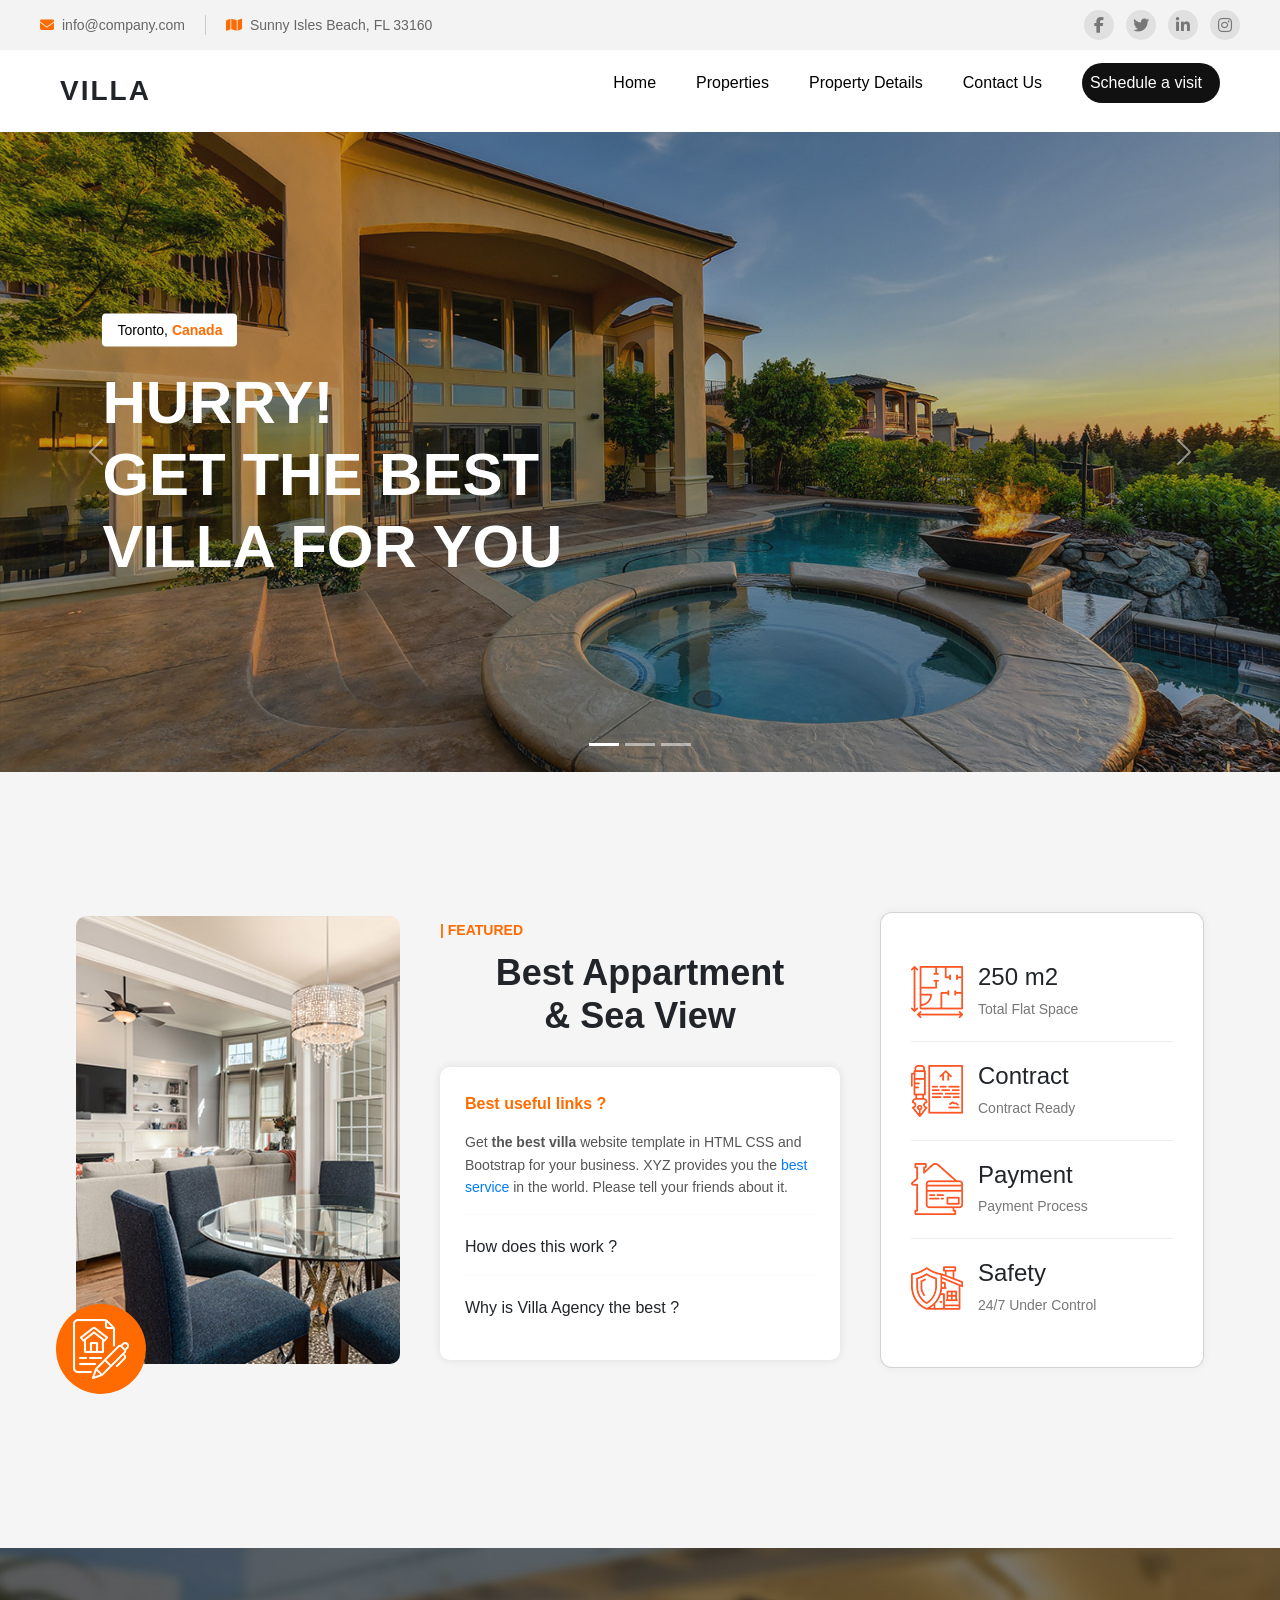
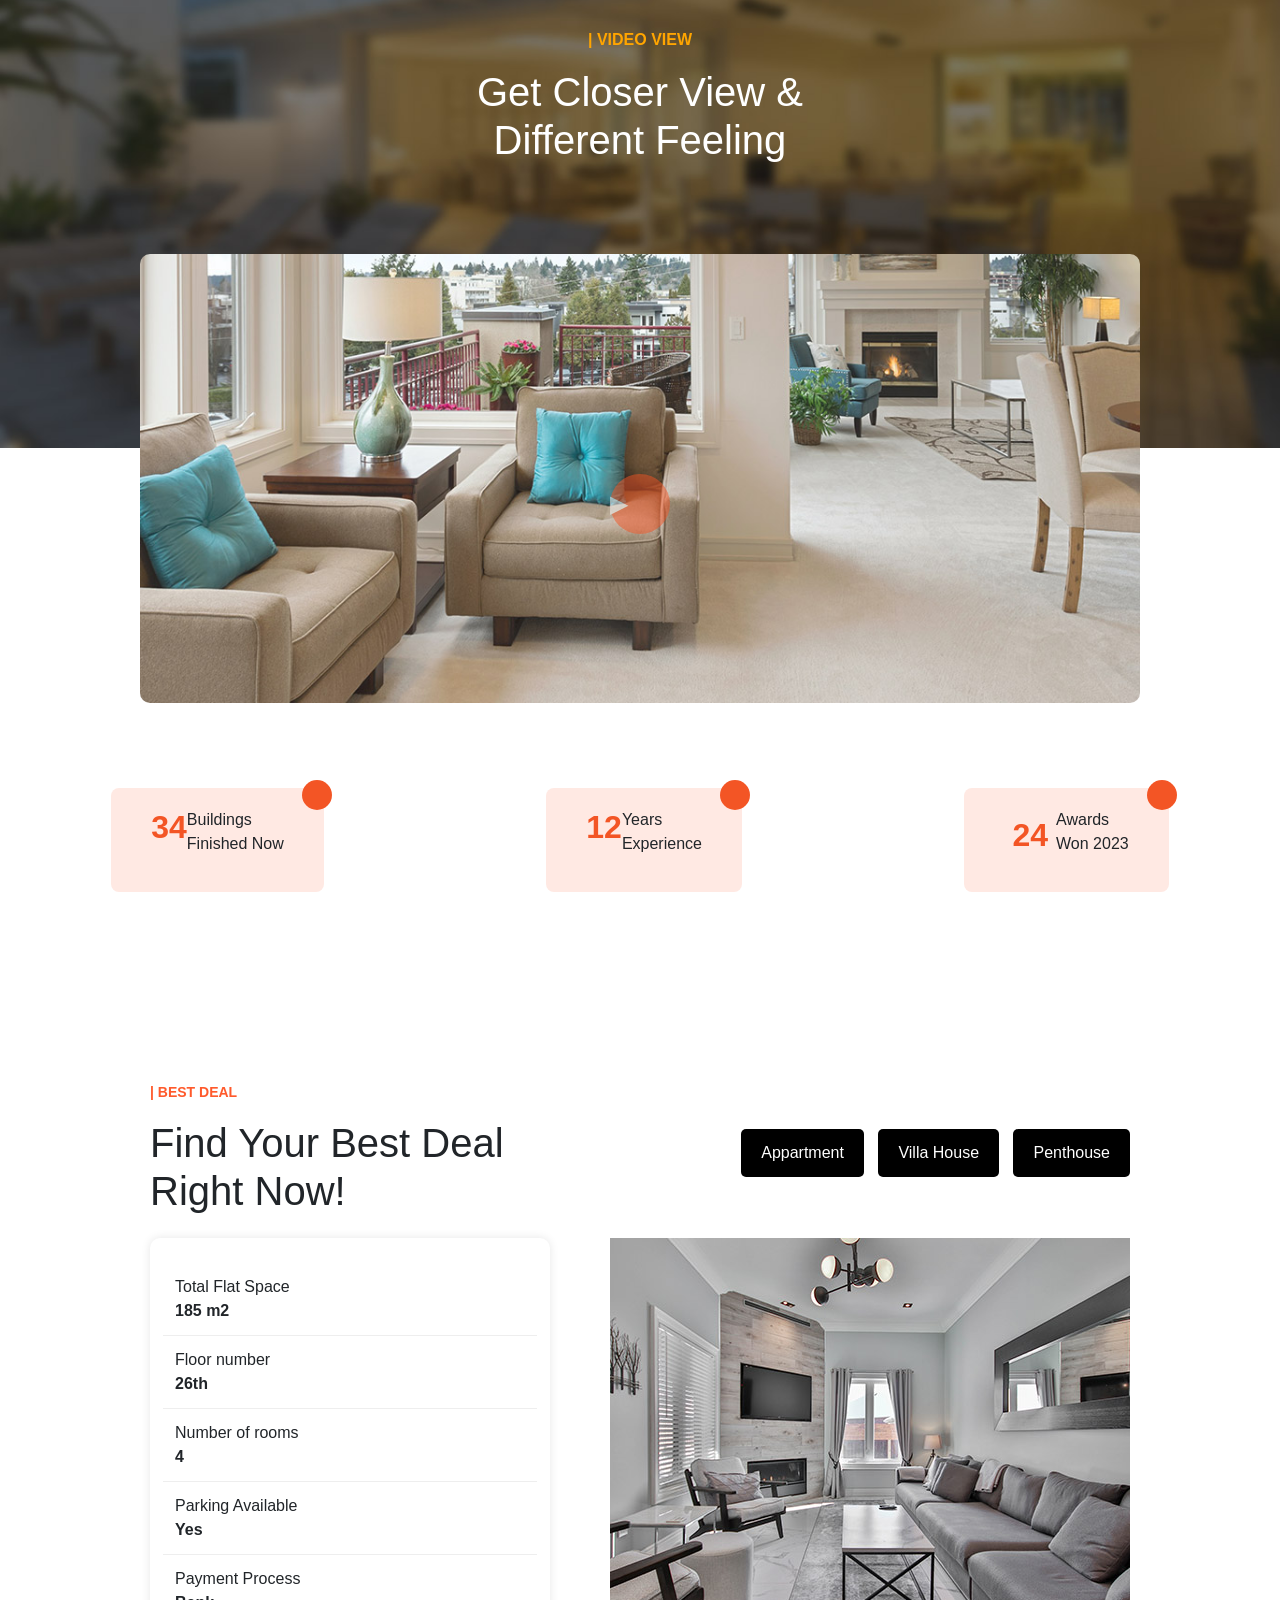
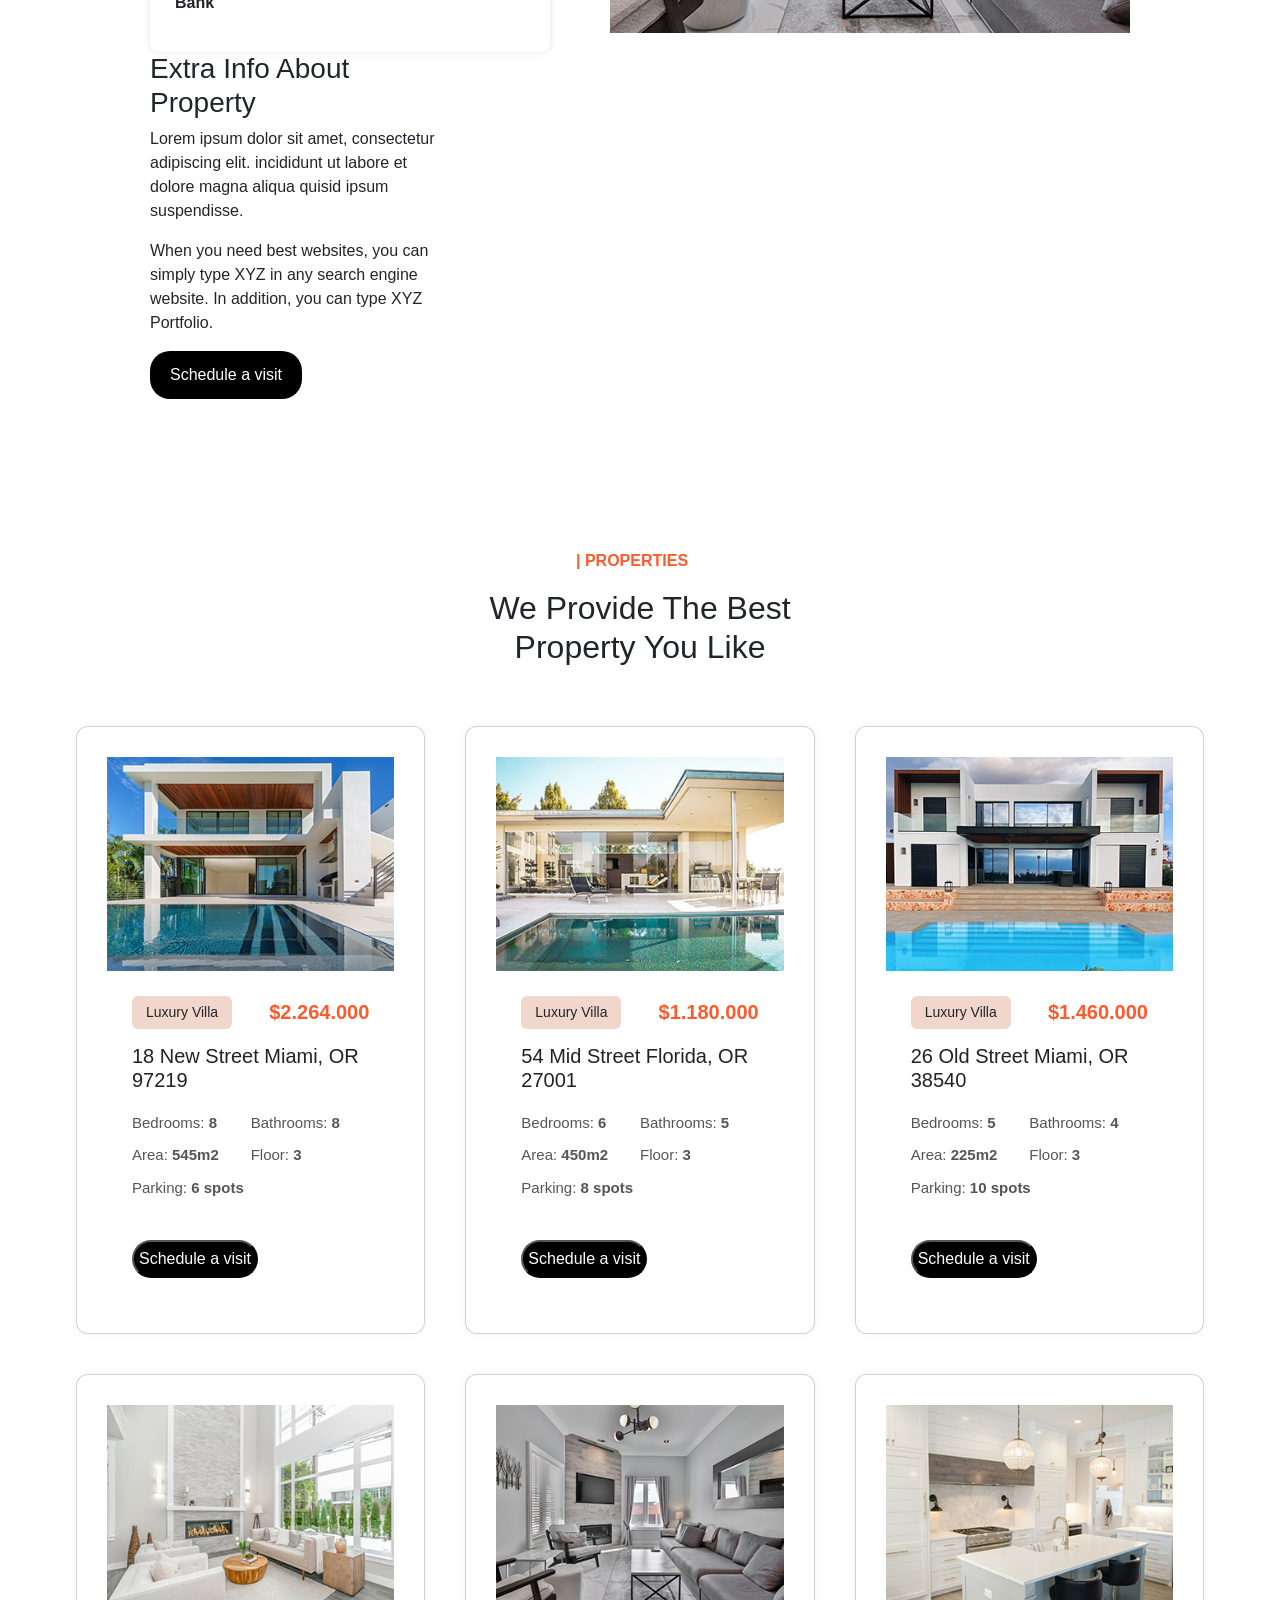
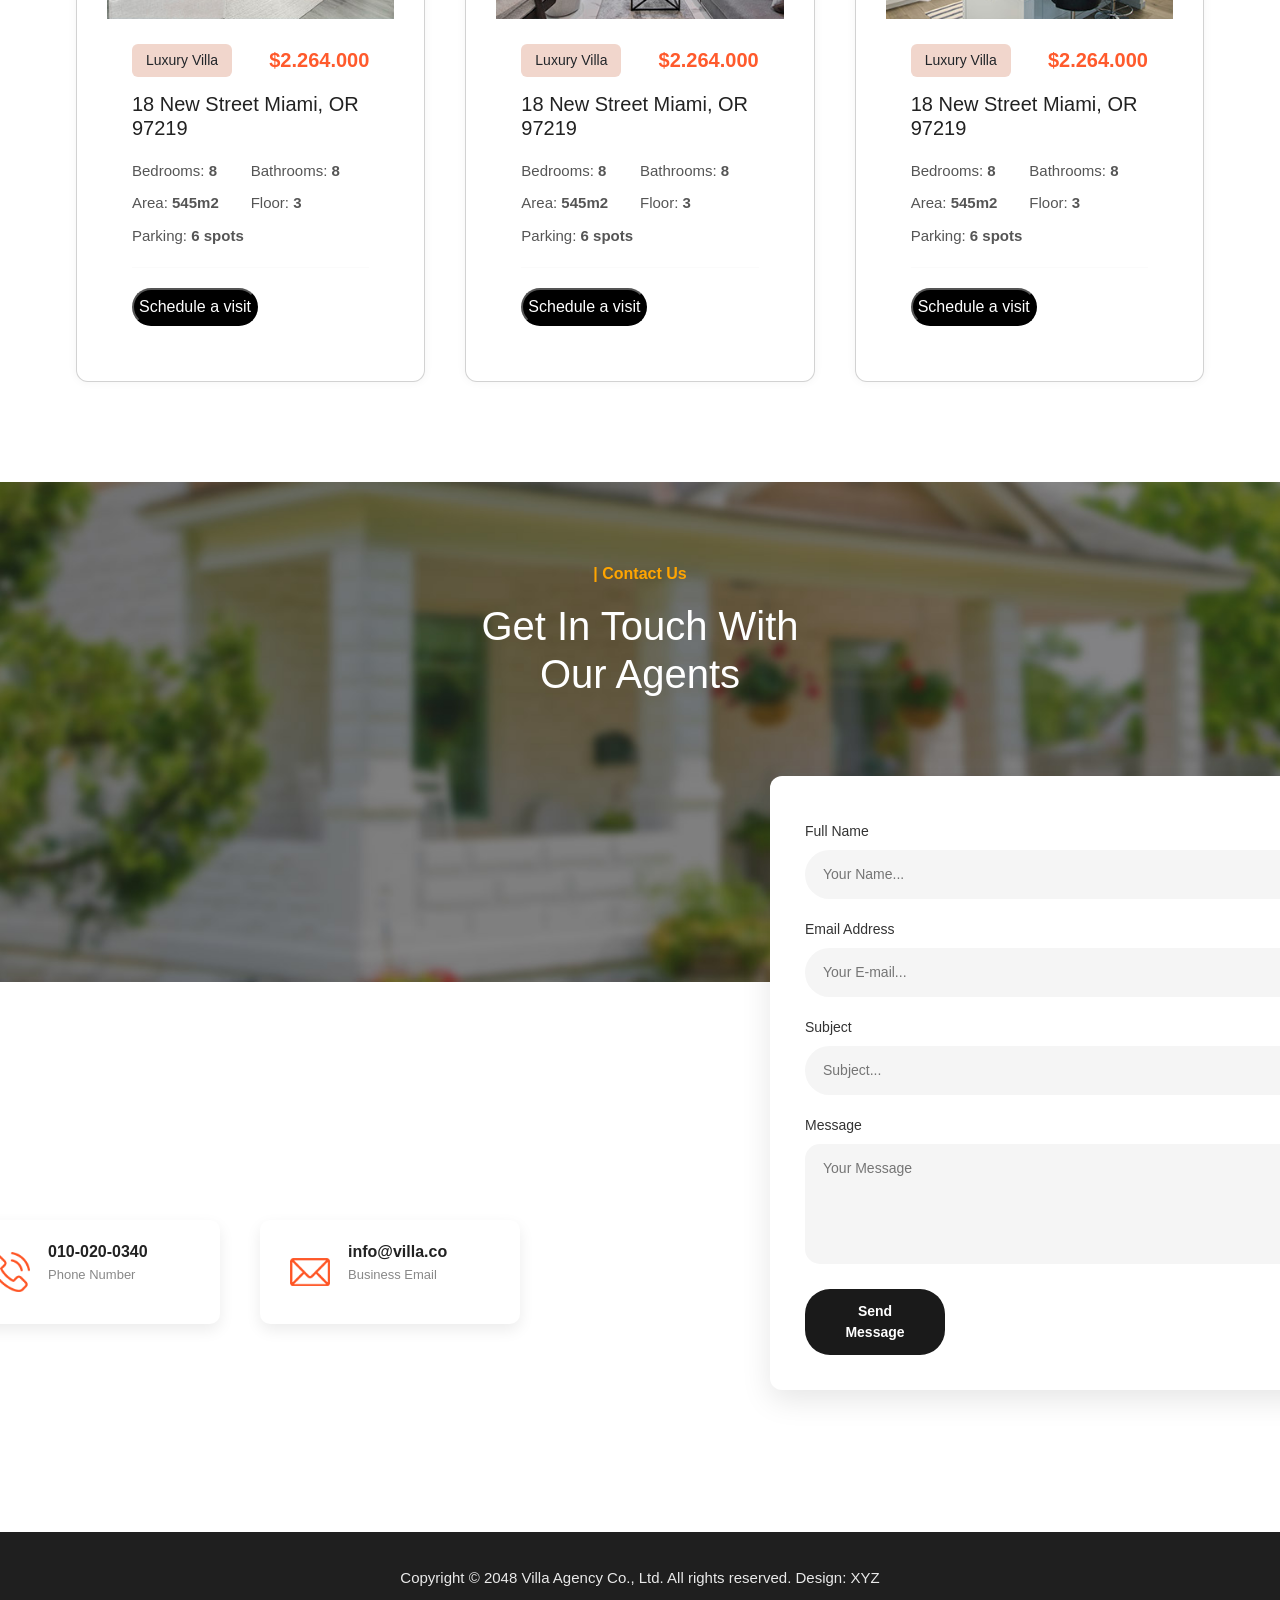
==== VILLA PROJECT/HTML and CSS Code/index.html @ 14999560 "Add files via upload" ====
<!doctype html>
<html lang="en">
  <head>
    <meta charset="UTF-8" />
    <meta name="viewport" content="width=device-width, initial-scale=1.0" />
    <title>VILLA-Home page</title>
    <link
      rel="stylesheet"
      href="https://cdn.jsdelivr.net/npm/bootstrap@5.3.8/dist/css/bootstrap.min.css"
    />
    <link
      rel="stylesheet"
      href="https://cdnjs.cloudflare.com/ajax/libs/font-awesome/6.5.0/css/all.min.css"
    />
    <link rel="stylesheet" href="styles.css" />
    
    <script
      src="https://cdn.jsdelivr.net/npm/bootstrap@5.3.8/dist/js/bootstrap.min.js"
      integrity="sha384-G/EV+4j2dNv+tEPo3++6LCgdCROaejBqfUeNjuKAiuXbjrxilcCdDz6ZAVfHWe1Y"
      crossorigin="anonymous"
    ></script>
  </head>
  <body>
    <div class="top-navbar">
      <div class="left-section">
        <div class="contact-item">
          <i class="fas fa-envelope"></i>
          <span>info@company.com</span>
        </div>

        <div class="divider"></div>

        <div class="contact-item">
          <i class="fas fa-map"></i>
          <span>Sunny Isles Beach, FL 33160</span>
        </div>
      </div>

      <div class="right-section">
        <a href="#"><i class="fab fa-facebook-f"></i></a>
        <a href="#"><i class="fab fa-twitter"></i></a>
        <a href="#"><i class="fab fa-linkedin-in"></i></a>
        <a href="#"><i class="fab fa-instagram"></i></a>
      </div>
    </div>
    <header class="main-header">
      <div class="logo">VILLA</div>

      <nav class="nav-menu">
        <a href="index.html" class="nav-menu">Home</a>
        <a href="properties.html" class="nav-menu">Properties</a>
        <a href="property-details.html" class="nav-menu">Property Details</a>
        <a href="Contact us.html" class="nav-menu">Contact Us</a>

        <a href="#" class="schedule-btn"> Schedule a visit </a>
      </nav>
    </header>
    <div id="carouselExampleIndicators" class="carousel slide">
      <div class="carousel-indicators">
        <button
          type="button"
          data-bs-target="#carouselExampleIndicators"
          data-bs-slide-to="0"
          class="active"
          aria-current="true"
          aria-label="Slide 1"
        ></button>
        <button
          type="button"
          data-bs-target="#carouselExampleIndicators"
          data-bs-slide-to="1"
          aria-label="Slide 2"
        ></button>
        <button
          type="button"
          data-bs-target="#carouselExampleIndicators"
          data-bs-slide-to="2"
          aria-label="Slide 3"
        ></button>
      </div>
      <div class="carousel-inner">
        <div class="carousel-item active position-relative">
          <img
            src="./Images/banner-01.jpg"
            class="d-block w-100"
            alt="Slide 1"
          />

          <div class="overlay"></div>

          <div class="carousel-caption text-start custom-caption">
            <span class="location-badge">
              Toronto, <span class="highlight">Canada</span>
            </span>

            <h1 class="banner-title">
              HURRY! <br />
              GET THE BEST <br />
              VILLA FOR YOU
            </h1>
          </div>
        </div>

        <div class="carousel-item position-relative">
          <img
            src="./Images/banner-02.jpg"
            class="d-block w-100"
            alt="Slide 2"
          />

          <div class="overlay"></div>

          <div class="carousel-caption text-start custom-caption">
            <span class="location-badge">
              Toronto, <span class="highlight">Canada</span>
            </span>

            <h1 class="banner-title">
              HURRY! <br />
              GET THE BEST <br />
              VILLA FOR YOU
            </h1>
          </div>
        </div>

        <div class="carousel-item position-relative">
          <img
            src="./Images/banner-03.jpg"
            class="d-block w-100"
            alt="Slide 3"
          />

          <div class="overlay"></div>

          <div class="carousel-caption text-start custom-caption">
            <span class="location-badge">
              Toronto, <span class="highlight">Canada</span>
            </span>

            <h1 class="banner-title">
              HURRY! <br />
              GET THE BEST <br />
              VILLA FOR YOU
            </h1>
          </div>
        </div>
      </div>
      <button
        class="carousel-control-prev"
        type="button"
        data-bs-target="#carouselExampleIndicators"
        data-bs-slide="prev"
      >
        <span class="carousel-control-prev-icon" aria-hidden="true"></span>
        <span class="visually-hidden">Previous</span>
      </button>
      <button
        class="carousel-control-next"
        type="button"
        data-bs-target="#carouselExampleIndicators"
        data-bs-slide="next"
      >
        <span class="carousel-control-next-icon" aria-hidden="true"></span>
        <span class="visually-hidden">Next</span>
      </button>
    </div>
    <section class="featured">
      <div class="container">
        <div class="left">
          <img src="./Images/featured.jpg" alt="featured" class="main-img" />

          <div class="floating-icon">
            <img src="./Images/featured-icon.png" alt="featured icon" />
          </div>
        </div>

        <div class="center">
          <p class="label">| FEATURED</p>

          <h2>
            Best Appartment <br />
            & Sea View
          </h2>

          <div class="info-box">
            <p class="info-title">Best useful links ?</p>

            <p class="info-text">
              Get <strong>the best villa</strong> website template in HTML CSS
              and Bootstrap for your business. XYZ provides you the
              <span class="blue">best service</span> in the world. Please tell
              your friends about it.
            </p>

            <hr />

            <p class="link">How does this work ?</p>
            <hr />
            <p class="link">Why is Villa Agency the best ?</p>
          </div>
        </div>

        <div class="right">
          <div class="card">
            <div class="item">
              <img src="./Images/info-icon-01.png" alt="info-icon-01" />
              <div>
                <h4>250 m2</h4>
                <span>Total Flat Space</span>
              </div>
            </div>

            <div class="item">
              <img src="./Images/info-icon-02.png" alt="info-icon-02" />
              <div>
                <h4>Contract</h4>
                <span>Contract Ready</span>
              </div>
            </div>

            <div class="item">
              <img src="./Images/info-icon-03.png" alt="info-icon-03" />
              <div>
                <h4>Payment</h4>
                <span>Payment Process</span>
              </div>
            </div>

            <div class="item">
              <img src="./Images/info-icon-04.png" alt="info-icon-04" />
              <div>
                <h4>Safety</h4>
                <span>24/7 Under Control</span>
              </div>
            </div>
          </div>
        </div>
      </div>
    </section>

    <div class="video-section">
      <div class="title">
        <p class="small-title">| VIDEO VIEW</p>
        <h1 class="small-title-2">
          Get Closer View & <br />
          Different Feeling
        </h1>
      </div>

      <div class="video-box">
        <img src="./Images/video-frame.jpg" alt="video frame" />
        <div class="play-button">▶</div>
      </div>
    </div>

    <div class="stats">
      <div class="stat">
        <span class="dot"></span>
        <div class="stat-inform d-flex flex-row">
          <h2>34</h2>
          <p class="d-flex justify-content-between">
            Buildings
            <br />
            Finished Now
          </p>
        </div>
      </div>

      <div class="stat">
        <span class="dot"></span>
        <div class="stat-inform d-flex flex-row">
          <h2>12</h2>
          <p class="d-flex justify-content-between">
            Years
            <br />
            Experience
          </p>
        </div>
      </div>

      <div class="stat">
        <span class="dot"></span>
        <div class="stat-inform d-flex flex-row">
          <h2 class="m-2">24</h2>
          <p class="d-flex justify-content-between">
            Awards
            <br />
            Won 2023
          </p>
        </div>
      </div>
    </div>

    <div class="section">
      <div class="top">
        <div class="title">
          <p class="small">| BEST DEAL</p>
          <h1>Find Your Best Deal<br />Right Now!</h1>
        </div>

        <div class="buttons">
          <button>Appartment</button>
          <button>Villa House</button>
          <button>Penthouse</button>
        </div>
      </div>

      <div class="content">
        <div class="info-box">
          <div class="row">
            <span>Total Flat Space</span>
            <b>185 m2</b>
          </div>

          <div class="row">
            <span>Floor number</span>
            <b>26th</b>
          </div>

          <div class="row">
            <span>Number of rooms</span>
            <b>4</b>
          </div>

          <div class="row">
            <span>Parking Available</span>
            <b>Yes</b>
          </div>

          <div class="row">
            <span>Payment Process</span>
            <b>Bank</b>
          </div>
        </div>

        <div class="image deal">
          <img src="./Images/deal-01.jpg" />
        </div>

        <div class="extra">
          <h3>Extra Info About Property</h3>

          <p>
            Lorem ipsum dolor sit amet, consectetur adipiscing elit. incididunt
            ut labore et dolore magna aliqua quisid ipsum suspendisse.
          </p>

          <p>
            When you need best websites, you can simply type XYZ in any search
            engine website. In addition, you can type XYZ Portfolio.
          </p>

          <button class="visit">Schedule a visit</button>
        </div>
      </div>
    </div>

    <section class="Properties-card">
      <div class="Properties-title">
        <p class="small-heading">| PROPERTIES</p>
        <h2 class="small-heading-2">
          We Provide The Best<br />Property You Like
        </h2>
      </div>
      <div class="container">
        <!-- Card 1 -->
        <div class="card">
          <div class="image">
            <img src="./Images/property-01.jpg" alt="" />
          </div>

          <div class="card-body">
            <div class="top">
              <span class="tag">Luxury Villa</span>
              <span class="price">$2.264.000</span>
            </div>

            <h3>18 New Street Miami, OR 97219</h3>

            <div class="details">
              <span>Bedrooms: <b>8</b></span>
              <span>Bathrooms: <b>8</b></span>
              <span>Area: <b>545m2</b></span>
              <span>Floor: <b>3</b></span>
              <span>Parking: <b>6 spots</b></span>
            </div>

            <hr />

            <button class="card-bottons rounded-5" style="padding: 5px;background-color: black;color: white;">Schedule a visit</button>
          </div>
        </div>

        <!-- Card 2 -->
        <div class="card">
          <div class="image">
            <img src="./Images/property-02.jpg" alt="" />
          </div>

          <div class="card-body">
            <div class="top">
              <span class="tag">Luxury Villa</span>
              <span class="price">$1.180.000</span>
            </div>

            <h3>54 Mid Street Florida, OR 27001</h3>

            <div class="details">
              <span>Bedrooms: <b>6</b></span>
              <span>Bathrooms: <b>5</b></span>
              <span>Area: <b>450m2</b></span>
              <span>Floor: <b>3</b></span>
              <span>Parking: <b>8 spots</b></span>
            </div>

            <hr />

            <button class="card-bottons rounded-5" style="padding: 5px;background-color: black;color: white;">Schedule a visit</button>
          </div>
        </div>

        <!-- Card 3 -->
        <div class="card">
          <div class="image">
            <img src="./Images/property-03.jpg" alt="" />
          </div>

          <div class="card-body">
            <div class="top">
              <span class="tag">Luxury Villa</span>
              <span class="price">$1.460.000</span>
            </div>

            <h3>26 Old Street Miami, OR 38540</h3>

            <div class="details">
              <span>Bedrooms: <b>5</b></span>
              <span>Bathrooms: <b>4</b></span>
              <span>Area: <b>225m2</b></span>
              <span>Floor: <b>3</b></span>
              <span>Parking: <b>10 spots</b></span>
            </div>

            <hr />

            <button class="card-bottons rounded-5" style="padding: 5px;background-color: black;color: white;">Schedule a visit</button>
          </div>
        </div>
        <!-- Card 4 -->
        <div class="card">
          <div class="image">
            <img src="./Images/property-04.jpg" alt="" />
          </div>

          <div class="card-body">
            <div class="top">
              <span class="tag">Luxury Villa</span>
              <span class="price">$2.264.000</span>
            </div>

            <h3>18 New Street Miami, OR 97219</h3>

            <div class="details">
              <span>Bedrooms: <b>8</b></span>
              <span>Bathrooms: <b>8</b></span>
              <span>Area: <b>545m2</b></span>
              <span>Floor: <b>3</b></span>
              <span>Parking: <b>6 spots</b></span>
            </div>

            <hr />

            <button class="card-bottons rounded-5" style="padding: 5px;background-color: black;color: white;">Schedule a visit</button>
          </div>
        </div>
        <!-- Card 5 -->
        <div class="card">
          <div class="image">
            <img src="./Images/property-05.jpg" alt="" />
          </div>

          <div class="card-body">
            <div class="top">
              <span class="tag">Luxury Villa</span>
              <span class="price">$2.264.000</span>
            </div>

            <h3>18 New Street Miami, OR 97219</h3>

            <div class="details">
              <span>Bedrooms: <b>8</b></span>
              <span>Bathrooms: <b>8</b></span>
              <span>Area: <b>545m2</b></span>
              <span>Floor: <b>3</b></span>
              <span>Parking: <b>6 spots</b></span>
            </div>

            <hr />

            <button class="card-bottons rounded-5" style="padding: 5px;background-color: black;color: white;">Schedule a visit</button>
          </div>
        </div>
        <!-- Card 6 -->
        <div class="card">
          <div class="image">
            <img src="./Images/property-06.jpg" alt="" />
          </div>

          <div class="card-body">
            <div class="top">
              <span class="tag">Luxury Villa</span>
              <span class="price">$2.264.000</span>
            </div>

            <h3>18 New Street Miami, OR 97219</h3>

            <div class="details">
              <span>Bedrooms: <b>8</b></span>
              <span>Bathrooms: <b>8</b></span>
              <span>Area: <b>545m2</b></span>
              <span>Floor: <b>3</b></span>
              <span>Parking: <b>6 spots</b></span>
            </div>

            <hr />

            <button class="card-bottons rounded-5" style="padding: 5px;background-color: black;color: white;">Schedule a visit</button>
          </div>
        </div>
      </div>
    </section>

    <div class="contact-section">
      <div class="title">
        <p class="small-title">| Contact Us</p>
        <h1 class="small-title-2">
          Get In Touch With <br />
          Our Agents
        </h1>
      </div>
      <div class="map-box">
        <iframe
          src="https://www.google.com/maps?q=Sunny+Isles+Beach&output=embed"
          loading="lazy"
          referrerpolicy="no-referrer-when-downgrade"
        >
        </iframe>
      </div>
      <div class="form-box">
        <form>
          <label>Full Name</label>
          <input type="text" placeholder="Your Name..." required />

          <label>Email Address</label>
          <input type="email" placeholder="Your E-mail..." required />

          <label>Subject</label>
          <input type="text" placeholder="Subject..." required />

          <label>Message</label>
          <textarea placeholder="Your Message"></textarea>

          <button type="submit">Send Message</button>
        </form>
      </div>
      <div class="info-phone-email">
        <div class="contact-info">
          <div class="info-card">
            <img src="./Images/phone-icon.png" class="icon" />

            <div class="info-text">
              <h3>010-020-0340</h3>
              <p>Phone Number</p>
            </div>
          </div>

          <div class="info-card">
            <img src="./Images/email-icon.png" class="icon" />

            <div class="info-text">
              <h3>info@villa.co</h3>
              <p>Business Email</p>
            </div>
          </div>
        </div>
      </div>
      </div>
      
    </div>

    <footer class="footer">
      <p>
        Copyright © 2048 Villa Agency Co., Ltd. All rights reserved.
        Design: XYZ
     </p>
    </footer>
  </body>
</html>
---- VILLA PROJECT/HTML and CSS Code/styles.css ----
* {
  margin: 0;
  padding: 0;
  box-sizing: border-box;
  font-family: Arial, Helvetica, sans-serif;
}

/*nav bar*/

.top-navbar {
  background-color: #f3f3f3;
  padding: 10px 40px;
  display: flex;
  justify-content: space-between;
  align-items: center;
}

/*contact items*/

.left-section {
  display: flex;
  align-items: center;
  gap: 20px;
}

.contact-item {
  display: flex;
  align-items: center;
  gap: 8px;
  color: #666;
  font-size: 14px;
}

.contact-item i {
  color: #ff6b00;
}

.divider {
  width: 1px;
  height: 20px;
  background-color: #ccc;
}

/*socialmedia links*/

.right-section {
  display: flex;
  gap: 12px;
}

.right-section a {
  width: 30px;
  height: 30px;
  background-color: #e0e0e0;
  border-radius: 50%;
  display: flex;
  align-items: center;
  justify-content: center;
  text-decoration: none;
  color: #777;
  transition: 0.3s;
}

.right-section a:hover {
  background-color: #ff6b00;
  color: white;
}

/*header*/

.main-header {
  background: #ffffff;
  padding: 20px 60px;
  display: flex;
  align-items: center;
  justify-content: space-between;
}

/*logo*/

.logo {
  font-size: 28px;
  font-weight: 700;
  letter-spacing: 2px;
}

/*nav bar*/

.nav-menu {
  display: flex;
  gap: 40px;
  justify-content: flex-end;
}

.nav-menu a {
  text-decoration: none;
  font-size: 16px;
  font-weight: 500;
  transition: 0.3s;
}

.nav-menu {
  color: black;
}

.nav-menu a:hover {
  color: #ff6b00;
}

.nav-menu a::after {
  color: #ff6b00;
}

.schedule-btn {
  display:flex;
  align-items: center;
  text-decoration: none;
  background: #111;
  color: #fff;
  padding: 8px 18px 8px 8px;
  border-radius: 30px;
  font-size: 14px;
  gap: 10px;
  transition: 0.3s;
  position: relative;
  top: -8px;
}

.schedule-btn:hover {
  color: #ff6b00;
}

/*banner*/

.custom-caption {
  top: 50%;
  left: 8%;
  transform: translateY(-50%);
  bottom: auto;
  right: auto;
  text-align: left;
}

.location-badge {
  background: white;
  color: black;
  padding: 6px 15px;
  font-size: 14px;
  border-radius: 4px;
  display: inline-block;
  margin-bottom: 20px;
}

.highlight {
  color: #ff6b00;
  font-weight: 600;
}

.banner-title {
  font-size: 60px;
  font-weight: 800;
  color: white;
  line-height: 1.2;
}

/*featured part*/

@media (max-width: 992px) {
  .container {
    flex-direction: column;
  }

  .floating-icon {
    left: 20px;
  }
}
.featured {
  background: #f5f5f5;
  padding: 80px 0;
}

.container {
  width: 90%;
  max-width: 1200px;
  margin: auto;
  display: flex;
  gap: 50px;
  align-items: center;
}

.left {
  position: relative;
  flex: 1;
}

.main-img {
  width: 100%;
  border-radius: 10px;
}

.floating-icon {
  position: absolute;
  bottom: -30px;
  left: -20px;
  width: 90px;
  height: 90px;
  background: #ff6b00;
  border-radius: 50%;
  display: flex;
  align-items: center;
  justify-content: center;
}

.center {
  flex: 1.2;
}

.label {
  color: #ff6b00;
  font-weight: 600;
  font-size: 14px;
  margin-bottom: 10px;
}

.center h2 {
  font-size: 36px;
  font-weight: 800;
  margin-bottom: 30px;
}

.info-box {
  background: #eeeeee;
  padding: 25px;
  border-radius: 10px;
}

.info-title {
  color: #ff6b00;
  font-weight: 600;
  margin-bottom: 15px;
}

.info-text {
  font-size: 14px;
  color: #555;
  line-height: 1.6;
}

.blue {
  color: #007bff;
}

.link {
  font-weight: 500;
  margin: 15px 0;
  cursor: pointer;
}

.right {
  flex: 0.9;
}

.card {
  background: white;
  padding: 30px;
  border-radius: 15px;
  box-shadow: 0 15px 40px rgba(0, 0, 0, 0.05);
}

.item {
  display: flex;
  gap: 15px;
  align-items: center;
  padding: 20px 0;
  border-bottom: 1px solid #eee;
}

.item:last-child {
  border-bottom: none;
}

.item h4 {
  margin-bottom: 5px;
}

.item span {
  color: #777;
  font-size: 14px;
}

/*video on top of background*/

.video-section {
  background-image: url("./Images/video-bg.jpg");
  background-size: cover;
  background-position: center;
  padding: 80px 20px;
  color: white;
  height: 500px;
}

.small-title {
  color: orange;
  font-weight: bold;
  text-align: center;
}

.small-title-2 {
  text-align: center;
}

.video-box {
  position: relative;
  top: 50px;
  width: 1000px;
  height: 500px;
  margin: 40px auto;
}

.video-box img {
  width: 100%;
  border-radius: 10px;
}

.play-button {
  position: absolute;
  top: 50%;
  left: 50%;
  transform: translate(-50%, -50%);
  background: #f35525;
  opacity: 0.5;
  color: white;
  width: 60px;
  height: 60px;
  border-radius: 50%;
  line-height: 60px;
  font-size: 24px;
}

/*stats*/

.stats {
  margin-top: 300px;
  display: flex;
  justify-content: space-around;
}

.stat {
  display: inline-block;
  background: #ffe9e3;
  padding: 20px 40px;
  margin: 40px;
  border-radius: 8px;
  position: relative;
  width: auto;
}

.stat h2 {
  color: #f35525;
  margin: 0;
  font-weight: bold;
}

.dot {
  width: 30px;
  height: 30px;
  background: #f35525;
  border-radius: 50%;
  position: absolute;
  top: -8px;
  right: -8px;
}

/*best deals*/

.section {
  padding: 150px;
}

.top {
  display: flex;
  justify-content: space-between;
  align-items: center;
  margin-bottom: 40px;
}

.small {
  color: #ff5a2c;
  font-weight: bold;
}

.buttons button {
  background: black;
  color: white;
  border: none;
  padding: 12px 20px;
  margin-left: 10px;
  cursor: pointer;
  border-radius: 5px;
}

.buttons button:hover {
  background: #ff5a2c;
}

.content {
  display: flex;
  flex-wrap: wrap;
  justify-content: space-between;
  align-items: flex-start;
}

.info-box {
  background: white;
  padding: 25px;
  border-radius: 10px;
  width: 400px;
  box-shadow: 0 0 10px rgba(0, 0, 0, 0.1);
}

.row {
  display: flex;
  justify-content: space-between;
  padding: 12px 0;
  border-bottom: 1px solid #eee;
}

.row:last-child {
  border: none;
}

.image deal img {
  width: 420px;
  height: 420px;
  background: #ddd;
}

.extra {
  width: 300px;
}

.extra h3 {
  margin-top: 0;
}

.visit {
  background: black;
  color: white;
  border: none;
  padding: 12px 20px;
  border-radius: 20px;
  cursor: pointer;
}

.visit:hover {
  background: #ff5a2c;
}

html {
  scrollbar-width: none;
}

/*properties card*/

.small-heading {
  color: #ff5a2c;
  font-weight: bold;
  position: relative;
  left: 45%;
}

.properties-title p,
h2 {
  text-align: center;
}

.container {
  display: grid;
  grid-template-columns: repeat(3, 1fr);
  gap: 40px;
  margin-top: 60px;
  margin-bottom: 100px;
}

.card {
  background: #fff;
  border-radius: 12px;
  overflow: hidden;
  box-shadow: 0 0 10px rgba(0, 0, 0, 0.05);
}

.image img {
  width: 100%;
  height: auto;
  object-fit: cover;
  display: block;
}

.card-body {
  padding: 25px;
}

.top {
  display: flex;
  justify-content: space-between;
  align-items: center;
  margin-bottom: 15px;
}

.tag {
  background: #f1d6cc;
  padding: 6px 14px;
  border-radius: 6px;
  font-size: 14px;
}

.price {
  color: #ff5a2c;
  font-weight: bold;
  font-size: 20px;
}

.card-body h3 {
  margin-bottom: 20px;
  font-size: 20px;
  color: #222;
}

.details {
  display: grid;
  grid-template-columns: repeat(2, 1fr);
  row-gap: 10px;
  font-size: 15px;
  color: #555;
  margin-bottom: 20px;
}

.details span:nth-child(5) {
  grid-column: span 2;
}

hr {
  border: none;
  border-top: 1px solid #eee;
  margin-bottom: 20px;
}

.card-buttons {
  background: #111;
  color: white;
  border: none;
  padding: 12px 20px;
  border-radius: 50%;
  cursor: pointer;
  display: block;
  margin: auto;
  font-size: 14px;
}

/*contact us*/
.contact-section {
  background-image: url("./Images/contact-bg.jpg");
  background-size: cover;
  background-position: center;
  padding: 80px 20px;
  color: white;
  height: 500px;
}

.map-box{
width: 40%;
height: 360px;
border-radius:10px;
overflow:hidden;
position: relative;
top: 70px;
left: 80px;
}

.map-box iframe{
width:100%;
height:100%;
border:0;
}

.form-box{
width: 600px;
background:white;
padding:35px;
border-radius:12px;
box-shadow:0 10px 30px rgba(0,0,0,0.1);
position: relative;
left: 750px;
top: -290px;
}

.form-box form{
display:flex;
flex-direction:column;
}

.form-box label{
font-size:14px;
margin-bottom:8px;
margin-top:10px;
color:#333;
font-weight:500;
}

.form-box input,
.form-box textarea{
width:100%;
padding:14px 18px;
border:none;
background:#f5f5f5;
border-radius:25px;
font-size:14px;
outline:none;
margin-bottom:10px;
}

.form-box textarea{
height:120px;
border-radius:15px;
resize:none;
}

.form-box button{
margin-top:15px;
padding:12px 22px;
background:#1a1a1a;
color:white;
border:none;
border-radius:25px;
font-size:14px;
font-weight:600;
cursor:pointer;
width:140px;
}

.form-box button:hover{
background:#ff5a3c;
}

.contact-info{
display:flex;
gap:40px;
justify-content:center;
margin-top:40px;
}

.info-card{
display:flex;
align-items:center;
gap:18px;
background:white;
padding:22px 30px;
border-radius:10px;
box-shadow:0 6px 15px rgba(0,0,0,0.08);
width:260px;
}

.icon{
width:40px;
height:40px;
object-fit:contain;
}

.info-text h3{
font-size:16px;
font-weight:600;
margin:0;
color:#222;
}

.info-text p{
font-size:13px;
color:#888;
margin-top:4px;
}

.info-phone-email {
  position: relative;
  top: -500px;
  left: -400px;
}

/*footer*/

.footer{
background:#1f1f1f;
color:#ffffff;
text-align:center;
padding:35px 20px;
font-size:15px;
position: relative;
top: 550px;
}

.footer p{
margin:0;
opacity:0.9;
}

.bg-section{
  background-image: url("./Images/page-heading-bg.jpg");
  background-size: cover;
  background-position: center;
  padding: 80px 20px;
  color: white;
  height: 300px;
  text-align: center;
  
}

.second-pageheading {
  display: inline-block;
  color: black;
  background-color: white;
  padding: 10px 15px;
  padding-bottom: 5px;
  
}

.banner-title2 {
  font-weight: 800;
  font-size: 60px;
  font: 60px Arieal,Helvetica,sans-sarif;
  margin-bottom: 100px;
}

.proper-button {
  display: grid;
  justify-content: center;

}

.button-proper {
  background-color: orangered;
  border-radius: 5px;
  padding: 10px 15px;
  border: none;
  color: white;
}

.pro-button {
  background-color: #111;
  color: white;
  padding: 10px 15px;
  border-radius: 5px;
}

.pro-buttons {
  border-radius: 50%;
  padding: 10px;
  background-color: black;
  color: white;
}

.container-single {
  display: grid;
  grid-template-columns:2fr 1fr;
  justify-content: space-between;
  column-gap: 30px;
  margin-top: 30px;
  margin-bottom: 50px;
  padding: 0 100px;
}

.main-img-single {
  width: 100%;
  height: 460px;
}

.head-single{
  margin-left: 100px;
  margin-right: 500px;
}

.single-app {
  display: inline-block;
  background-color: #c8a287;
  border-radius: 5px;
  padding: 10px;
  padding-bottom: 5px;
}

.single-add h2{
  text-align: left;
  font-weight: bold;
  margin-top: 10px;
  margin-bottom: 20px;
}

.accordion-button::after {
  display: none !important;
}

.accordion-button:not(.collapsed)::after {
  display: none !important;
}

.parent-con {
  margin-left: 100px;
}

.title-con {
  color: orangered;
}

.subtitle-con {
  text-align: left;
  margin-bottom: 40px;
}

.child1-con {
  display: flex;
  flex-direction: column;
  margin-right: 700px;
  
}

.contact-info-con {
  display: flex;
  flex-direction: column;
  margin-top: 40px;
  gap: 40px;
}

.map-container {
    width: 100%;
    height: 100vh;
    position: relative;
    top: -400px;
}

.map-container iframe {
    width: 90%;
    height: 100%;
    border: 0;
}

.footer-con{
background:#1f1f1f;
color:#ffffff;
text-align:center;
padding:35px 20px;
font-size:15px;
position: relative;
top: -300px;
left: -50px;
}

.footer-con p{
margin:0;
opacity:0.9;
}

.footer-single{
background:#1f1f1f;
color:#ffffff;
text-align:center;
padding:35px 20px;
font-size:15px;
}

.footer-single p{
margin:0;
opacity:0.9;
}

.footerpro{
background:#ffffff;
color:#1f1f1f;
text-align:center;
padding:35px 20px;
font-size:15px;
position: relative;
left: 300px;
}

.footerpro p{
margin:0;
opacity:0.9;
}
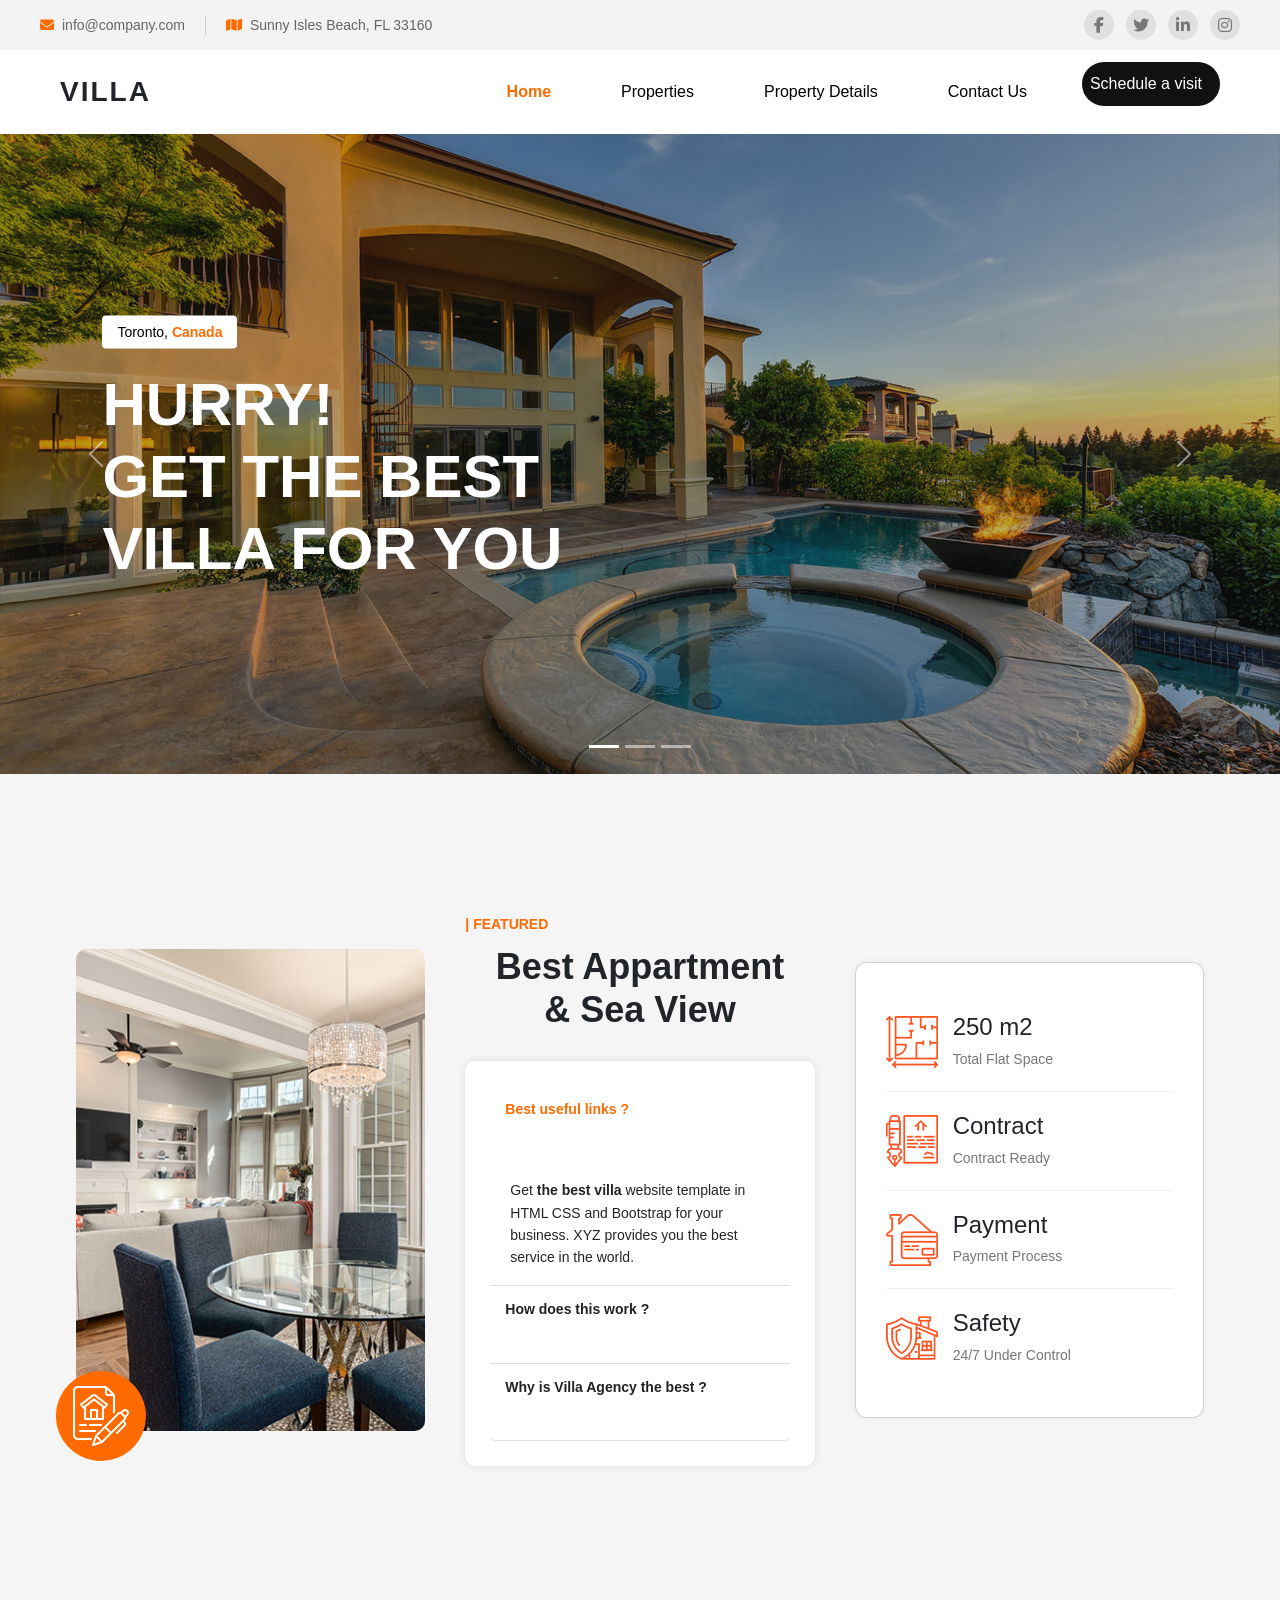
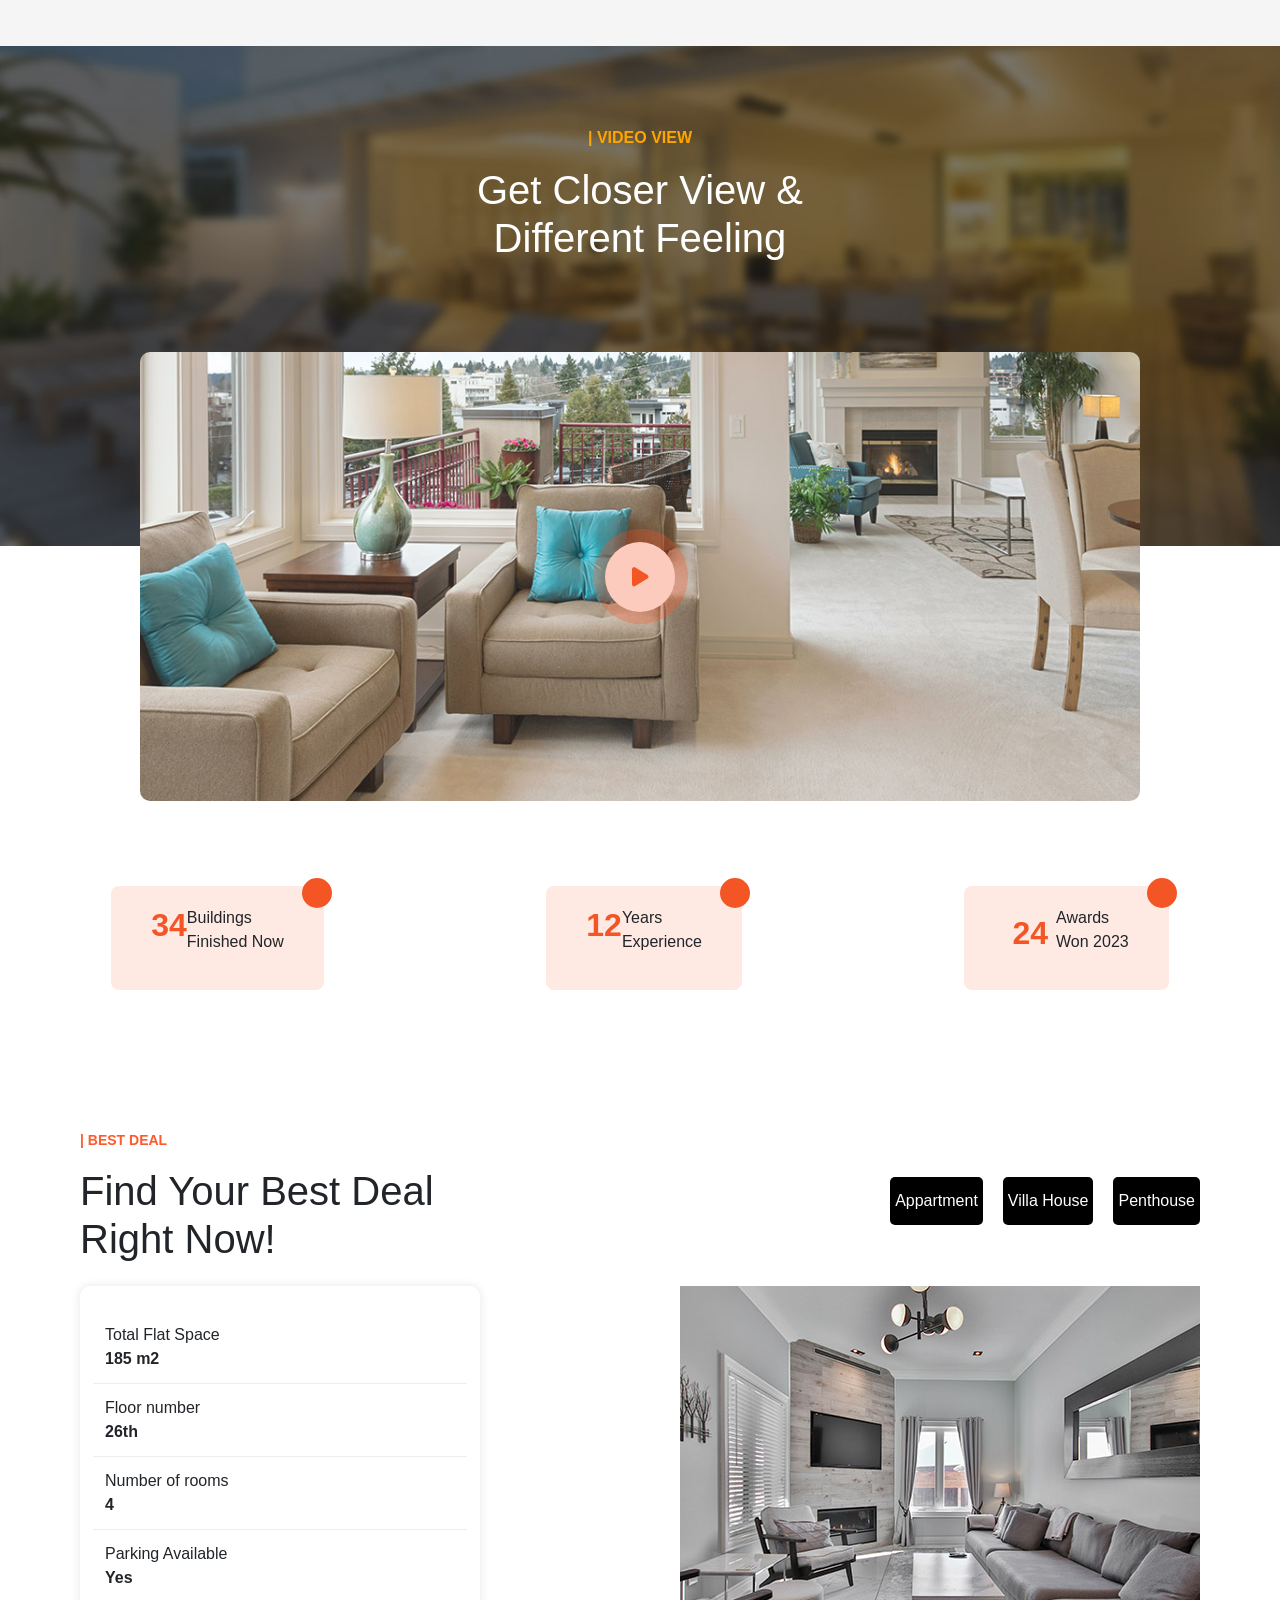
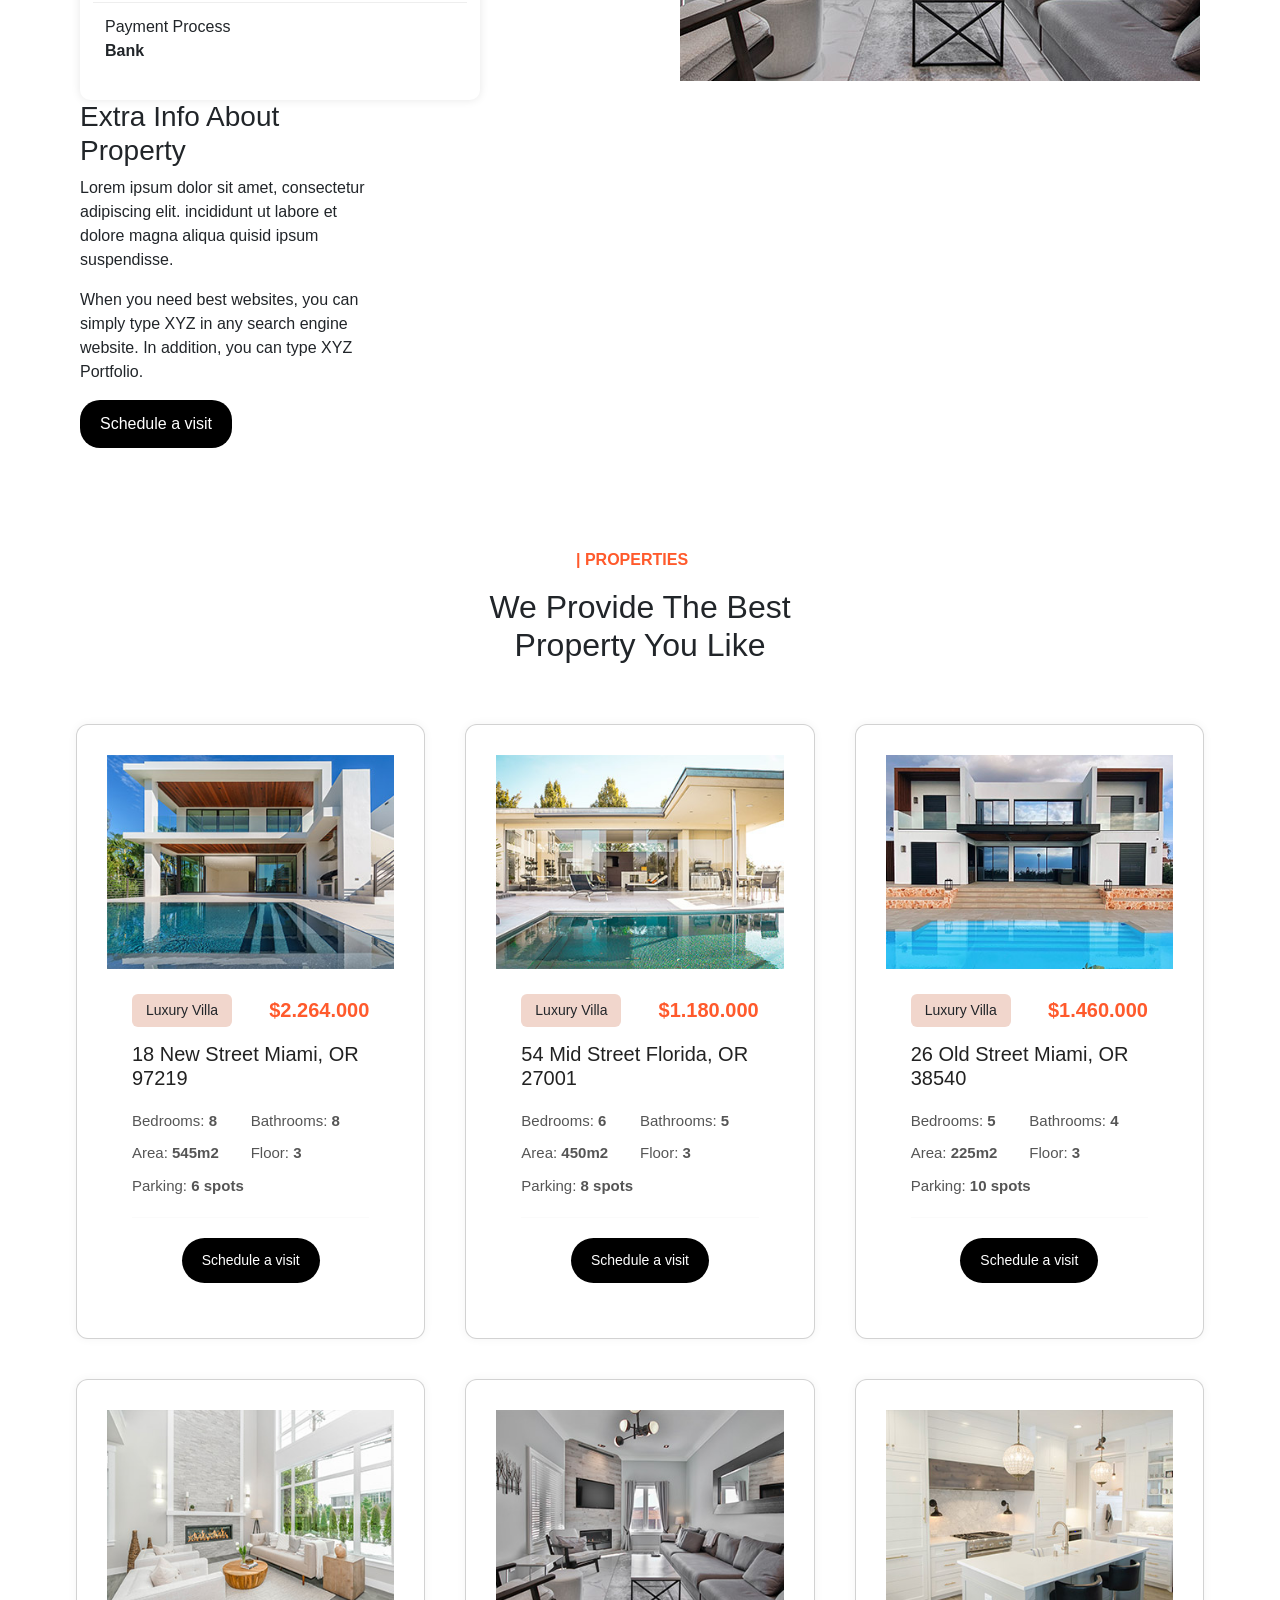
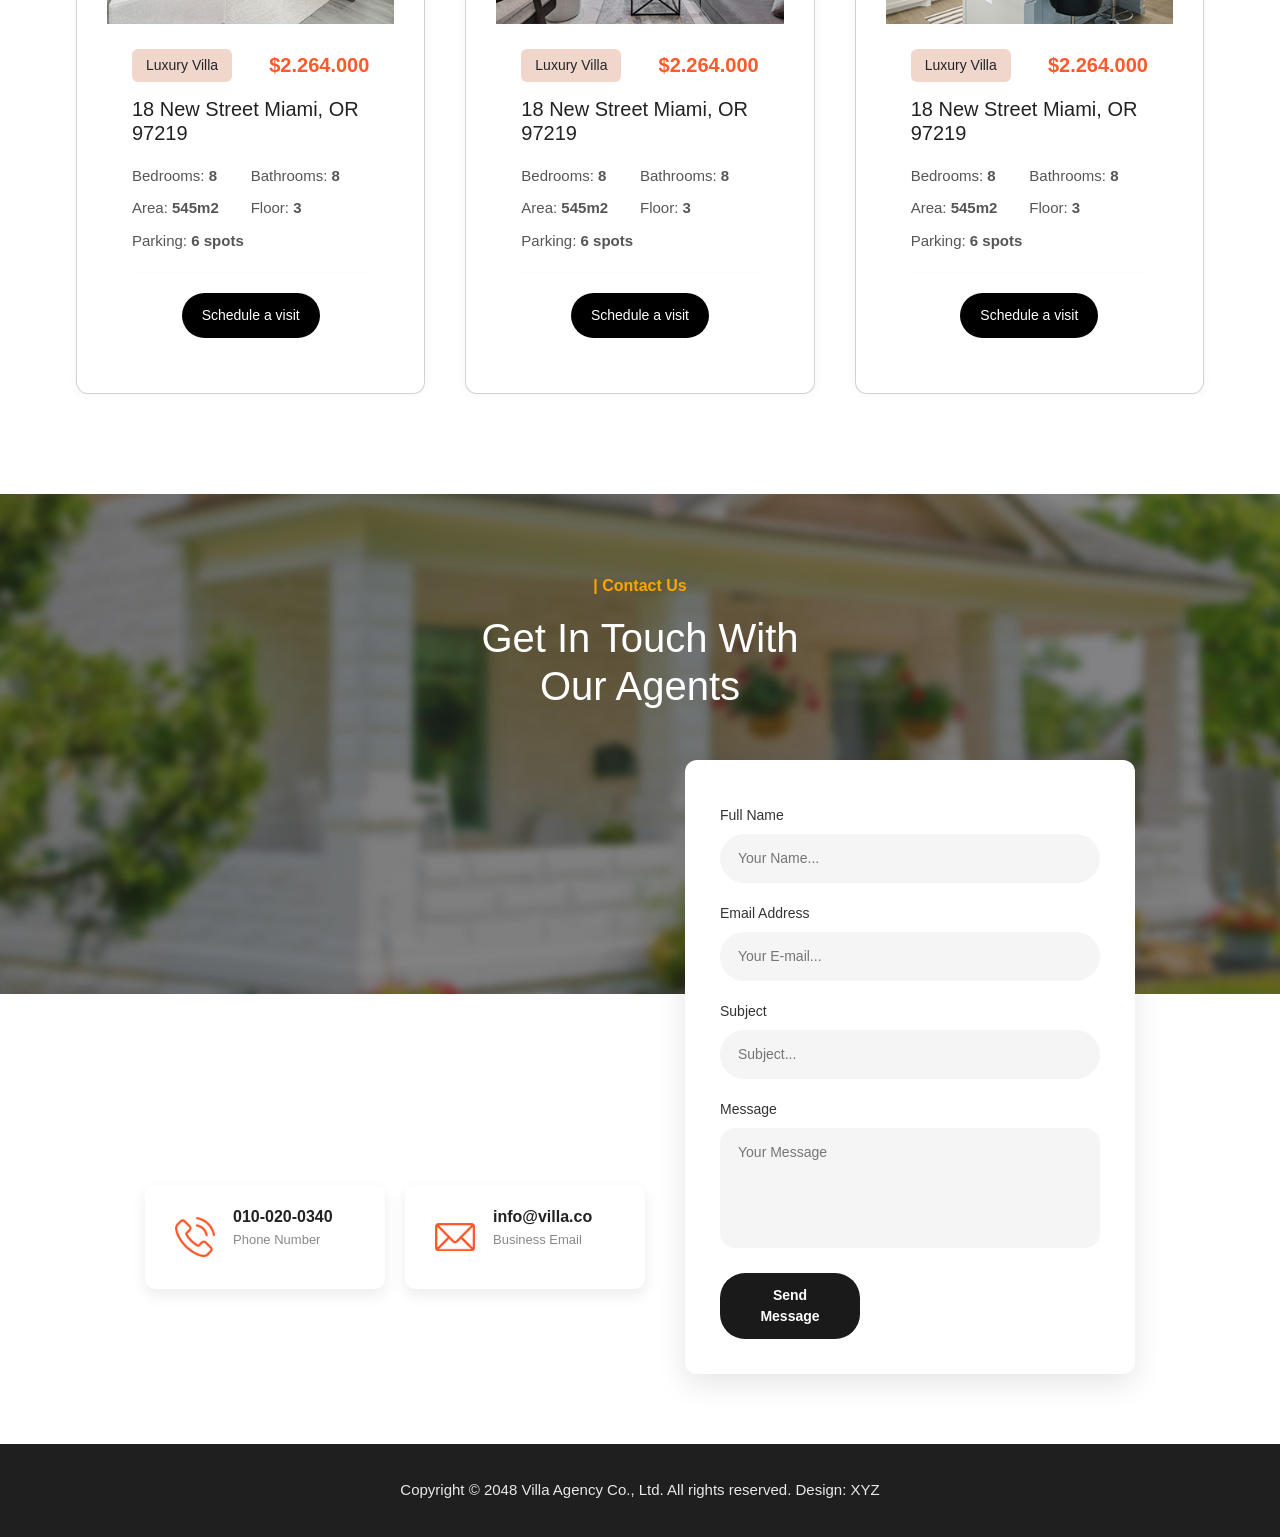
==== commit 455a7778: "Changed my static page into responsive page" ====
--- a/VILLA PROJECT/HTML and CSS Code/index.html
+++ b/VILLA PROJECT/HTML and CSS Code/index.html
@@ -1,561 +1,598 @@
 <!doctype html>
 <html lang="en">
-  <head>
-    <meta charset="UTF-8" />
-    <meta name="viewport" content="width=device-width, initial-scale=1.0" />
-    <title>VILLA-Home page</title>
-    <link
-      rel="stylesheet"
-      href="https://cdn.jsdelivr.net/npm/bootstrap@5.3.8/dist/css/bootstrap.min.css"
-    />
-    <link
-      rel="stylesheet"
-      href="https://cdnjs.cloudflare.com/ajax/libs/font-awesome/6.5.0/css/all.min.css"
-    />
-    <link rel="stylesheet" href="styles.css" />
-    
-    <script
-      src="https://cdn.jsdelivr.net/npm/bootstrap@5.3.8/dist/js/bootstrap.min.js"
-      integrity="sha384-G/EV+4j2dNv+tEPo3++6LCgdCROaejBqfUeNjuKAiuXbjrxilcCdDz6ZAVfHWe1Y"
-      crossorigin="anonymous"
-    ></script>
-  </head>
-  <body>
-    <div class="top-navbar">
-      <div class="left-section">
-        <div class="contact-item">
-          <i class="fas fa-envelope"></i>
-          <span>info@company.com</span>
-        </div>
-
-        <div class="divider"></div>
-
-        <div class="contact-item">
-          <i class="fas fa-map"></i>
-          <span>Sunny Isles Beach, FL 33160</span>
-        </div>
-      </div>
-
-      <div class="right-section">
-        <a href="#"><i class="fab fa-facebook-f"></i></a>
-        <a href="#"><i class="fab fa-twitter"></i></a>
-        <a href="#"><i class="fab fa-linkedin-in"></i></a>
-        <a href="#"><i class="fab fa-instagram"></i></a>
-      </div>
-    </div>
-    <header class="main-header">
-      <div class="logo">VILLA</div>
-
-      <nav class="nav-menu">
-        <a href="index.html" class="nav-menu">Home</a>
-        <a href="properties.html" class="nav-menu">Properties</a>
-        <a href="property-details.html" class="nav-menu">Property Details</a>
-        <a href="Contact us.html" class="nav-menu">Contact Us</a>
-
-        <a href="#" class="schedule-btn"> Schedule a visit </a>
-      </nav>
-    </header>
-    <div id="carouselExampleIndicators" class="carousel slide">
-      <div class="carousel-indicators">
-        <button
-          type="button"
-          data-bs-target="#carouselExampleIndicators"
-          data-bs-slide-to="0"
-          class="active"
-          aria-current="true"
-          aria-label="Slide 1"
-        ></button>
-        <button
-          type="button"
-          data-bs-target="#carouselExampleIndicators"
-          data-bs-slide-to="1"
-          aria-label="Slide 2"
-        ></button>
-        <button
-          type="button"
-          data-bs-target="#carouselExampleIndicators"
-          data-bs-slide-to="2"
-          aria-label="Slide 3"
-        ></button>
-      </div>
-      <div class="carousel-inner">
-        <div class="carousel-item active position-relative">
-          <img
-            src="./Images/banner-01.jpg"
-            class="d-block w-100"
-            alt="Slide 1"
-          />
-
-          <div class="overlay"></div>
-
-          <div class="carousel-caption text-start custom-caption">
-            <span class="location-badge">
-              Toronto, <span class="highlight">Canada</span>
-            </span>
-
-            <h1 class="banner-title">
-              HURRY! <br />
-              GET THE BEST <br />
-              VILLA FOR YOU
-            </h1>
-          </div>
-        </div>
-
-        <div class="carousel-item position-relative">
-          <img
-            src="./Images/banner-02.jpg"
-            class="d-block w-100"
-            alt="Slide 2"
-          />
-
-          <div class="overlay"></div>
-
-          <div class="carousel-caption text-start custom-caption">
-            <span class="location-badge">
-              Toronto, <span class="highlight">Canada</span>
-            </span>
-
-            <h1 class="banner-title">
-              HURRY! <br />
-              GET THE BEST <br />
-              VILLA FOR YOU
-            </h1>
-          </div>
-        </div>
-
-        <div class="carousel-item position-relative">
-          <img
-            src="./Images/banner-03.jpg"
-            class="d-block w-100"
-            alt="Slide 3"
-          />
-
-          <div class="overlay"></div>
-
-          <div class="carousel-caption text-start custom-caption">
-            <span class="location-badge">
-              Toronto, <span class="highlight">Canada</span>
-            </span>
-
-            <h1 class="banner-title">
-              HURRY! <br />
-              GET THE BEST <br />
-              VILLA FOR YOU
-            </h1>
-          </div>
-        </div>
-      </div>
-      <button
-        class="carousel-control-prev"
-        type="button"
-        data-bs-target="#carouselExampleIndicators"
-        data-bs-slide="prev"
-      >
-        <span class="carousel-control-prev-icon" aria-hidden="true"></span>
-        <span class="visually-hidden">Previous</span>
-      </button>
-      <button
-        class="carousel-control-next"
-        type="button"
-        data-bs-target="#carouselExampleIndicators"
-        data-bs-slide="next"
-      >
-        <span class="carousel-control-next-icon" aria-hidden="true"></span>
-        <span class="visually-hidden">Next</span>
-      </button>
-    </div>
-    <section class="featured">
-      <div class="container">
-        <div class="left">
-          <img src="./Images/featured.jpg" alt="featured" class="main-img" />
-
-          <div class="floating-icon">
-            <img src="./Images/featured-icon.png" alt="featured icon" />
-          </div>
-        </div>
-
-        <div class="center">
-          <p class="label">| FEATURED</p>
-
-          <h2>
-            Best Appartment <br />
-            & Sea View
-          </h2>
-
-          <div class="info-box">
-            <p class="info-title">Best useful links ?</p>
-
-            <p class="info-text">
-              Get <strong>the best villa</strong> website template in HTML CSS
-              and Bootstrap for your business. XYZ provides you the
-              <span class="blue">best service</span> in the world. Please tell
-              your friends about it.
-            </p>
-
-            <hr />
-
-            <p class="link">How does this work ?</p>
-            <hr />
-            <p class="link">Why is Villa Agency the best ?</p>
-          </div>
-        </div>
-
-        <div class="right">
-          <div class="card">
-            <div class="item">
-              <img src="./Images/info-icon-01.png" alt="info-icon-01" />
-              <div>
-                <h4>250 m2</h4>
-                <span>Total Flat Space</span>
+
+<head>
+  <meta charset="UTF-8" />
+  <meta name="viewport" content="width=device-width, initial-scale=1.0" />
+  <title>VILLA-Home page</title>
+  <link rel="stylesheet" href="https://cdn.jsdelivr.net/npm/bootstrap@5.3.8/dist/css/bootstrap.min.css" />
+  <link rel="stylesheet" href="https://cdnjs.cloudflare.com/ajax/libs/font-awesome/6.5.0/css/all.min.css" />
+  <link rel="stylesheet" href="styles.css" />
+
+  <script src="https://cdn.jsdelivr.net/npm/bootstrap@5.3.8/dist/js/bootstrap.min.js"
+    integrity="sha384-G/EV+4j2dNv+tEPo3++6LCgdCROaejBqfUeNjuKAiuXbjrxilcCdDz6ZAVfHWe1Y"
+    crossorigin="anonymous"></script>
+</head>
+
+<body>
+  <div class="top-navbar ">
+    <div class="left-section">
+      <div class="contact-item">
+        <i class="fas fa-envelope"></i>
+        <span>info@company.com</span>
+      </div>
+
+      <div class="divider"></div>
+
+      <div class="contact-item">
+        <i class="fas fa-map"></i>
+        <span>Sunny Isles Beach, FL 33160</span>
+      </div>
+    </div>
+
+    <div class="right-section">
+      <a href="#"><i class="fab fa-facebook-f"></i></a>
+      <a href="#"><i class="fab fa-twitter"></i></a>
+      <a href="#"><i class="fab fa-linkedin-in"></i></a>
+      <a href="#"><i class="fab fa-instagram"></i></a>
+    </div>
+  </div>
+  <header class="main-header">
+    <div class="logo">VILLA</div>
+
+    <nav class="nav-menu">
+      <a href="index.html" class="nav-menu nav-link active">Home</a>
+      <a href="properties.html" class="nav-menu nav-link">Properties</a>
+      <a href="property-details.html" class="nav-menu nav-link">Property Details</a>
+      <a href="contact-us.html" class="nav-menu nav-link">Contact Us</a>
+
+      <a href="#" class="schedule-btn"> Schedule a visit </a>
+    </nav>
+  </header>
+  <div id="carouselExampleIndicators" class="carousel slide">
+    <div class="carousel-indicators">
+      <button type="button" data-bs-target="#carouselExampleIndicators" data-bs-slide-to="0" class="active"
+        aria-current="true" aria-label="Slide 1"></button>
+      <button type="button" data-bs-target="#carouselExampleIndicators" data-bs-slide-to="1"
+        aria-label="Slide 2"></button>
+      <button type="button" data-bs-target="#carouselExampleIndicators" data-bs-slide-to="2"
+        aria-label="Slide 3"></button>
+    </div>
+    <div class="carousel-inner">
+      <div class="carousel-item active position-relative">
+        <img src="./Images/banner-01.jpg" class="d-block w-100" alt="Slide 1" />
+
+        <div class="overlay"></div>
+
+        <div class="carousel-caption text-start custom-caption">
+          <span class="location-badge">
+            Toronto, <span class="highlight">Canada</span>
+          </span>
+
+          <h1 class="banner-title">
+            HURRY! <br />
+            GET THE BEST <br />
+            VILLA FOR YOU
+          </h1>
+        </div>
+      </div>
+
+      <div class="carousel-item position-relative">
+        <img src="./Images/banner-02.jpg" class="d-block w-100" alt="Slide 2" />
+
+        <div class="overlay"></div>
+
+        <div class="carousel-caption text-start custom-caption">
+          <span class="location-badge">
+            Toronto, <span class="highlight">Canada</span>
+          </span>
+
+          <h1 class="banner-title">
+            HURRY! <br />
+            GET THE BEST <br />
+            VILLA FOR YOU
+          </h1>
+        </div>
+      </div>
+
+      <div class="carousel-item position-relative">
+        <img src="./Images/banner-03.jpg" class="d-block w-100" alt="Slide 3" />
+
+        <div class="overlay"></div>
+
+        <div class="carousel-caption text-start custom-caption">
+          <span class="location-badge">
+            Toronto, <span class="highlight">Canada</span>
+          </span>
+
+          <h1 class="banner-title">
+            HURRY! <br />
+            GET THE BEST <br />
+            VILLA FOR YOU
+          </h1>
+        </div>
+      </div>
+    </div>
+    <button class="carousel-control-prev" type="button" data-bs-target="#carouselExampleIndicators"
+      data-bs-slide="prev">
+      <span class="carousel-control-prev-icon" aria-hidden="true"></span>
+      <span class="visually-hidden">Previous</span>
+    </button>
+    <button class="carousel-control-next" type="button" data-bs-target="#carouselExampleIndicators"
+      data-bs-slide="next">
+      <span class="carousel-control-next-icon" aria-hidden="true"></span>
+      <span class="visually-hidden">Next</span>
+    </button>
+  </div>
+  <section class="featured">
+    <div class="container">
+      <div class="left">
+        <img src="./Images/featured.jpg" alt="featured" class="main-img" />
+
+        <div class="floating-icon">
+          <img src="./Images/featured-icon.png" alt="featured icon" />
+        </div>
+      </div>
+
+      <div class="center">
+        <p class="label">| FEATURED</p>
+
+        <h2>
+          Best Appartment <br />
+          & Sea View
+        </h2>
+
+        <div class="info-box">
+
+          <div class="accordion" id="featuredAccordion">
+
+            <div class="accordion-item">
+              <h2 class="accordion-header">
+                <button class="accordion-button" type="button" data-bs-toggle="collapse" data-bs-target="#featureOne">
+
+                  Best useful links ?
+                </button>
+              </h2>
+
+              <div id="featureOne" class="accordion-collapse collapse show" data-bs-parent="#featuredAccordion">
+
+                <div class="accordion-body">
+                  Get <strong>the best villa</strong> website template in HTML CSS
+                  and Bootstrap for your business. XYZ provides you the
+                  best service in the world.
+                </div>
+
               </div>
             </div>
 
-            <div class="item">
-              <img src="./Images/info-icon-02.png" alt="info-icon-02" />
-              <div>
-                <h4>Contract</h4>
-                <span>Contract Ready</span>
+
+            <div class="accordion-item">
+              <h2 class="accordion-header">
+                <button class="accordion-button collapsed" type="button" data-bs-toggle="collapse"
+                  data-bs-target="#featureTwo">
+
+                  How does this work ?
+                </button>
+              </h2>
+
+              <div id="featureTwo" class="accordion-collapse collapse" data-bs-parent="#featuredAccordion">
+
+                <div class="accordion-body">
+                  This template is built using HTML, CSS and Bootstrap.
+                  You can easily customize it for your real estate business.
+                </div>
+
               </div>
             </div>
 
-            <div class="item">
-              <img src="./Images/info-icon-03.png" alt="info-icon-03" />
-              <div>
-                <h4>Payment</h4>
-                <span>Payment Process</span>
+
+            <div class="accordion-item">
+              <h2 class="accordion-header">
+                <button class="accordion-button collapsed" type="button" data-bs-toggle="collapse"
+                  data-bs-target="#featureThree">
+
+                  Why is Villa Agency the best ?
+                </button>
+              </h2>
+
+              <div id="featureThree" class="accordion-collapse collapse" data-bs-parent="#featuredAccordion">
+
+                <div class="accordion-body">
+                  Villa Agency provides high quality real estate services,
+                  modern design templates and easy customization options.
+                </div>
+
               </div>
             </div>
 
-            <div class="item">
-              <img src="./Images/info-icon-04.png" alt="info-icon-04" />
-              <div>
-                <h4>Safety</h4>
-                <span>24/7 Under Control</span>
-              </div>
-            </div>
-          </div>
-        </div>
-      </div>
-    </section>
-
-    <div class="video-section">
+          </div>
+
+        </div>
+      </div>
+
+      <div class="right">
+        <div class="card">
+          <div class="item">
+            <img src="./Images/info-icon-01.png" alt="info-icon-01" />
+            <div>
+              <h4>250 m2</h4>
+              <span>Total Flat Space</span>
+            </div>
+          </div>
+
+          <div class="item">
+            <img src="./Images/info-icon-02.png" alt="info-icon-02" />
+            <div>
+              <h4>Contract</h4>
+              <span>Contract Ready</span>
+            </div>
+          </div>
+
+          <div class="item">
+            <img src="./Images/info-icon-03.png" alt="info-icon-03" />
+            <div>
+              <h4>Payment</h4>
+              <span>Payment Process</span>
+            </div>
+          </div>
+
+          <div class="item">
+            <img src="./Images/info-icon-04.png" alt="info-icon-04" />
+            <div>
+              <h4>Safety</h4>
+              <span>24/7 Under Control</span>
+            </div>
+          </div>
+        </div>
+      </div>
+    </div>
+  </section>
+
+  <div class="video-section">
+    <div class="title">
+      <p class="small-title">| VIDEO VIEW</p>
+      <h1 class="small-title-2">
+        Get Closer View & <br />
+        Different Feeling
+      </h1>
+    </div>
+
+    <div class="video-box">
+      <img src="./Images/video-frame.jpg" alt="video frame" />
+      <div class="play-button">
+        <i class="fas fa-play"></i>
+      </div>
+    </div>
+  </div>
+
+  <div class="stats">
+    <div class="stat">
+      <span class="dot"></span>
+      <div class="stat-inform d-flex flex-row">
+        <h2>34</h2>
+        <p class="d-flex justify-content-between">
+          Buildings
+          <br />
+          Finished Now
+        </p>
+      </div>
+    </div>
+
+    <div class="stat">
+      <span class="dot"></span>
+      <div class="stat-inform d-flex flex-row">
+        <h2>12</h2>
+        <p class="d-flex justify-content-between">
+          Years
+          <br />
+          Experience
+        </p>
+      </div>
+    </div>
+
+    <div class="stat">
+      <span class="dot"></span>
+      <div class="stat-inform d-flex flex-row">
+        <h2 class="m-2">24</h2>
+        <p class="d-flex justify-content-between">
+          Awards
+          <br />
+          Won 2023
+        </p>
+      </div>
+    </div>
+  </div>
+
+  <div class="section">
+    <div class="top">
       <div class="title">
-        <p class="small-title">| VIDEO VIEW</p>
-        <h1 class="small-title-2">
-          Get Closer View & <br />
-          Different Feeling
-        </h1>
-      </div>
-
-      <div class="video-box">
-        <img src="./Images/video-frame.jpg" alt="video frame" />
-        <div class="play-button">▶</div>
-      </div>
-    </div>
-
-    <div class="stats">
-      <div class="stat">
-        <span class="dot"></span>
-        <div class="stat-inform d-flex flex-row">
-          <h2>34</h2>
-          <p class="d-flex justify-content-between">
-            Buildings
-            <br />
-            Finished Now
-          </p>
-        </div>
-      </div>
-
-      <div class="stat">
-        <span class="dot"></span>
-        <div class="stat-inform d-flex flex-row">
-          <h2>12</h2>
-          <p class="d-flex justify-content-between">
-            Years
-            <br />
-            Experience
-          </p>
-        </div>
-      </div>
-
-      <div class="stat">
-        <span class="dot"></span>
-        <div class="stat-inform d-flex flex-row">
-          <h2 class="m-2">24</h2>
-          <p class="d-flex justify-content-between">
-            Awards
-            <br />
-            Won 2023
-          </p>
-        </div>
-      </div>
-    </div>
-
-    <div class="section">
-      <div class="top">
-        <div class="title">
-          <p class="small">| BEST DEAL</p>
-          <h1>Find Your Best Deal<br />Right Now!</h1>
-        </div>
-
-        <div class="buttons">
-          <button>Appartment</button>
-          <button>Villa House</button>
-          <button>Penthouse</button>
-        </div>
-      </div>
-
-      <div class="content">
-        <div class="info-box">
-          <div class="row">
-            <span>Total Flat Space</span>
-            <b>185 m2</b>
-          </div>
-
-          <div class="row">
-            <span>Floor number</span>
-            <b>26th</b>
-          </div>
-
-          <div class="row">
-            <span>Number of rooms</span>
-            <b>4</b>
-          </div>
-
-          <div class="row">
-            <span>Parking Available</span>
-            <b>Yes</b>
-          </div>
-
-          <div class="row">
-            <span>Payment Process</span>
-            <b>Bank</b>
-          </div>
-        </div>
-
-        <div class="image deal">
-          <img src="./Images/deal-01.jpg" />
-        </div>
-
-        <div class="extra">
-          <h3>Extra Info About Property</h3>
-
-          <p>
-            Lorem ipsum dolor sit amet, consectetur adipiscing elit. incididunt
-            ut labore et dolore magna aliqua quisid ipsum suspendisse.
-          </p>
-
-          <p>
-            When you need best websites, you can simply type XYZ in any search
-            engine website. In addition, you can type XYZ Portfolio.
-          </p>
-
-          <button class="visit">Schedule a visit</button>
-        </div>
-      </div>
-    </div>
-
-    <section class="Properties-card">
-      <div class="Properties-title">
-        <p class="small-heading">| PROPERTIES</p>
-        <h2 class="small-heading-2">
-          We Provide The Best<br />Property You Like
-        </h2>
-      </div>
-      <div class="container">
-        <!-- Card 1 -->
-        <div class="card">
-          <div class="image">
-            <img src="./Images/property-01.jpg" alt="" />
-          </div>
-
-          <div class="card-body">
-            <div class="top">
-              <span class="tag">Luxury Villa</span>
-              <span class="price">$2.264.000</span>
-            </div>
-
-            <h3>18 New Street Miami, OR 97219</h3>
-
-            <div class="details">
-              <span>Bedrooms: <b>8</b></span>
-              <span>Bathrooms: <b>8</b></span>
-              <span>Area: <b>545m2</b></span>
-              <span>Floor: <b>3</b></span>
-              <span>Parking: <b>6 spots</b></span>
-            </div>
-
-            <hr />
-
-            <button class="card-bottons rounded-5" style="padding: 5px;background-color: black;color: white;">Schedule a visit</button>
-          </div>
-        </div>
-
-        <!-- Card 2 -->
-        <div class="card">
-          <div class="image">
-            <img src="./Images/property-02.jpg" alt="" />
-          </div>
-
-          <div class="card-body">
-            <div class="top">
-              <span class="tag">Luxury Villa</span>
-              <span class="price">$1.180.000</span>
-            </div>
-
-            <h3>54 Mid Street Florida, OR 27001</h3>
-
-            <div class="details">
-              <span>Bedrooms: <b>6</b></span>
-              <span>Bathrooms: <b>5</b></span>
-              <span>Area: <b>450m2</b></span>
-              <span>Floor: <b>3</b></span>
-              <span>Parking: <b>8 spots</b></span>
-            </div>
-
-            <hr />
-
-            <button class="card-bottons rounded-5" style="padding: 5px;background-color: black;color: white;">Schedule a visit</button>
-          </div>
-        </div>
-
-        <!-- Card 3 -->
-        <div class="card">
-          <div class="image">
-            <img src="./Images/property-03.jpg" alt="" />
-          </div>
-
-          <div class="card-body">
-            <div class="top">
-              <span class="tag">Luxury Villa</span>
-              <span class="price">$1.460.000</span>
-            </div>
-
-            <h3>26 Old Street Miami, OR 38540</h3>
-
-            <div class="details">
-              <span>Bedrooms: <b>5</b></span>
-              <span>Bathrooms: <b>4</b></span>
-              <span>Area: <b>225m2</b></span>
-              <span>Floor: <b>3</b></span>
-              <span>Parking: <b>10 spots</b></span>
-            </div>
-
-            <hr />
-
-            <button class="card-bottons rounded-5" style="padding: 5px;background-color: black;color: white;">Schedule a visit</button>
-          </div>
-        </div>
-        <!-- Card 4 -->
-        <div class="card">
-          <div class="image">
-            <img src="./Images/property-04.jpg" alt="" />
-          </div>
-
-          <div class="card-body">
-            <div class="top">
-              <span class="tag">Luxury Villa</span>
-              <span class="price">$2.264.000</span>
-            </div>
-
-            <h3>18 New Street Miami, OR 97219</h3>
-
-            <div class="details">
-              <span>Bedrooms: <b>8</b></span>
-              <span>Bathrooms: <b>8</b></span>
-              <span>Area: <b>545m2</b></span>
-              <span>Floor: <b>3</b></span>
-              <span>Parking: <b>6 spots</b></span>
-            </div>
-
-            <hr />
-
-            <button class="card-bottons rounded-5" style="padding: 5px;background-color: black;color: white;">Schedule a visit</button>
-          </div>
-        </div>
-        <!-- Card 5 -->
-        <div class="card">
-          <div class="image">
-            <img src="./Images/property-05.jpg" alt="" />
-          </div>
-
-          <div class="card-body">
-            <div class="top">
-              <span class="tag">Luxury Villa</span>
-              <span class="price">$2.264.000</span>
-            </div>
-
-            <h3>18 New Street Miami, OR 97219</h3>
-
-            <div class="details">
-              <span>Bedrooms: <b>8</b></span>
-              <span>Bathrooms: <b>8</b></span>
-              <span>Area: <b>545m2</b></span>
-              <span>Floor: <b>3</b></span>
-              <span>Parking: <b>6 spots</b></span>
-            </div>
-
-            <hr />
-
-            <button class="card-bottons rounded-5" style="padding: 5px;background-color: black;color: white;">Schedule a visit</button>
-          </div>
-        </div>
-        <!-- Card 6 -->
-        <div class="card">
-          <div class="image">
-            <img src="./Images/property-06.jpg" alt="" />
-          </div>
-
-          <div class="card-body">
-            <div class="top">
-              <span class="tag">Luxury Villa</span>
-              <span class="price">$2.264.000</span>
-            </div>
-
-            <h3>18 New Street Miami, OR 97219</h3>
-
-            <div class="details">
-              <span>Bedrooms: <b>8</b></span>
-              <span>Bathrooms: <b>8</b></span>
-              <span>Area: <b>545m2</b></span>
-              <span>Floor: <b>3</b></span>
-              <span>Parking: <b>6 spots</b></span>
-            </div>
-
-            <hr />
-
-            <button class="card-bottons rounded-5" style="padding: 5px;background-color: black;color: white;">Schedule a visit</button>
-          </div>
-        </div>
-      </div>
-    </section>
-
-    <div class="contact-section">
-      <div class="title">
-        <p class="small-title">| Contact Us</p>
-        <h1 class="small-title-2">
-          Get In Touch With <br />
-          Our Agents
-        </h1>
-      </div>
-      <div class="map-box">
-        <iframe
-          src="https://www.google.com/maps?q=Sunny+Isles+Beach&output=embed"
-          loading="lazy"
-          referrerpolicy="no-referrer-when-downgrade"
-        >
-        </iframe>
-      </div>
+        <p class="small">| BEST DEAL</p>
+        <h1>Find Your Best Deal<br />Right Now!</h1>
+      </div>
+
+      <div class="buttons">
+        <button>Appartment</button>
+        <button>Villa House</button>
+        <button>Penthouse</button>
+      </div>
+    </div>
+
+    <div class="content">
+      <div class="info-box">
+        <div class="row">
+          <span>Total Flat Space</span>
+          <b>185 m2</b>
+        </div>
+
+        <div class="row">
+          <span>Floor number</span>
+          <b>26th</b>
+        </div>
+
+        <div class="row">
+          <span>Number of rooms</span>
+          <b>4</b>
+        </div>
+
+        <div class="row">
+          <span>Parking Available</span>
+          <b>Yes</b>
+        </div>
+
+        <div class="row">
+          <span>Payment Process</span>
+          <b>Bank</b>
+        </div>
+      </div>
+
+      <div class="image deal">
+        <img src="./Images/deal-01.jpg" />
+      </div>
+
+      <div class="extra">
+        <h3>Extra Info About Property</h3>
+
+        <p>
+          Lorem ipsum dolor sit amet, consectetur adipiscing elit. incididunt
+          ut labore et dolore magna aliqua quisid ipsum suspendisse.
+        </p>
+
+        <p>
+          When you need best websites, you can simply type XYZ in any search
+          engine website. In addition, you can type XYZ Portfolio.
+        </p>
+
+        <button class="visit">Schedule a visit</button>
+      </div>
+    </div>
+  </div>
+
+  <section class="Properties-card">
+    <div class="Properties-title">
+      <p class="small-heading">| PROPERTIES</p>
+      <h2 class="small-heading-2">
+        We Provide The Best<br />Property You Like
+      </h2>
+    </div>
+    <div class="container">
+      <!-- Card 1 -->
+      <div class="card">
+        <div class="image">
+          <img src="./Images/property-01.jpg" alt="" />
+        </div>
+
+        <div class="card-body">
+          <div class="top">
+            <span class="tag">Luxury Villa</span>
+            <span class="price">$2.264.000</span>
+          </div>
+
+          <h3>18 New Street Miami, OR 97219</h3>
+
+          <div class="details">
+            <span>Bedrooms: <b>8</b></span>
+            <span>Bathrooms: <b>8</b></span>
+            <span>Area: <b>545m2</b></span>
+            <span>Floor: <b>3</b></span>
+            <span>Parking: <b>6 spots</b></span>
+          </div>
+
+          <hr />
+
+          <button class="card-bottons rounded-5">Schedule a visit</button>
+        </div>
+      </div>
+
+      <!-- Card 2 -->
+      <div class="card">
+        <div class="image">
+          <img src="./Images/property-02.jpg" alt="" />
+        </div>
+
+        <div class="card-body">
+          <div class="top">
+            <span class="tag">Luxury Villa</span>
+            <span class="price">$1.180.000</span>
+          </div>
+
+          <h3>54 Mid Street Florida, OR 27001</h3>
+
+          <div class="details">
+            <span>Bedrooms: <b>6</b></span>
+            <span>Bathrooms: <b>5</b></span>
+            <span>Area: <b>450m2</b></span>
+            <span>Floor: <b>3</b></span>
+            <span>Parking: <b>8 spots</b></span>
+          </div>
+
+          <hr />
+
+          <button class="card-bottons rounded-5">Schedule a visit</button>
+        </div>
+      </div>
+
+      <!-- Card 3 -->
+      <div class="card">
+        <div class="image">
+          <img src="./Images/property-03.jpg" alt="" />
+        </div>
+
+        <div class="card-body">
+          <div class="top">
+            <span class="tag">Luxury Villa</span>
+            <span class="price">$1.460.000</span>
+          </div>
+
+          <h3>26 Old Street Miami, OR 38540</h3>
+
+          <div class="details">
+            <span>Bedrooms: <b>5</b></span>
+            <span>Bathrooms: <b>4</b></span>
+            <span>Area: <b>225m2</b></span>
+            <span>Floor: <b>3</b></span>
+            <span>Parking: <b>10 spots</b></span>
+          </div>
+
+          <hr />
+
+          <button class="card-bottons rounded-5">Schedule a visit</button>
+        </div>
+      </div>
+      <!-- Card 4 -->
+      <div class="card">
+        <div class="image">
+          <img src="./Images/property-04.jpg" alt="" />
+        </div>
+
+        <div class="card-body">
+          <div class="top">
+            <span class="tag">Luxury Villa</span>
+            <span class="price">$2.264.000</span>
+          </div>
+
+          <h3>18 New Street Miami, OR 97219</h3>
+
+          <div class="details">
+            <span>Bedrooms: <b>8</b></span>
+            <span>Bathrooms: <b>8</b></span>
+            <span>Area: <b>545m2</b></span>
+            <span>Floor: <b>3</b></span>
+            <span>Parking: <b>6 spots</b></span>
+          </div>
+
+          <hr />
+
+          <button class="card-bottons rounded-5">Schedule a visit</button>
+        </div>
+      </div>
+      <!-- Card 5 -->
+      <div class="card">
+        <div class="image">
+          <img src="./Images/property-05.jpg" alt="" />
+        </div>
+
+        <div class="card-body">
+          <div class="top">
+            <span class="tag">Luxury Villa</span>
+            <span class="price">$2.264.000</span>
+          </div>
+
+          <h3>18 New Street Miami, OR 97219</h3>
+
+          <div class="details">
+            <span>Bedrooms: <b>8</b></span>
+            <span>Bathrooms: <b>8</b></span>
+            <span>Area: <b>545m2</b></span>
+            <span>Floor: <b>3</b></span>
+            <span>Parking: <b>6 spots</b></span>
+          </div>
+
+          <hr />
+
+          <button class="card-bottons rounded-5">Schedule a visit</button>
+        </div>
+      </div>
+      <!-- Card 6 -->
+      <div class="card">
+        <div class="image">
+          <img src="./Images/property-06.jpg" alt="" />
+        </div>
+
+        <div class="card-body">
+          <div class="top">
+            <span class="tag">Luxury Villa</span>
+            <span class="price">$2.264.000</span>
+          </div>
+
+          <h3>18 New Street Miami, OR 97219</h3>
+
+          <div class="details">
+            <span>Bedrooms: <b>8</b></span>
+            <span>Bathrooms: <b>8</b></span>
+            <span>Area: <b>545m2</b></span>
+            <span>Floor: <b>3</b></span>
+            <span>Parking: <b>6 spots</b></span>
+          </div>
+
+          <hr />
+
+          <button class="card-bottons rounded-5">Schedule a visit</button>
+        </div>
+      </div>
+    </div>
+  </section>
+
+  <div class="contact-section">
+    <div class="title">
+      <p class="small-title">| Contact Us</p>
+      <h1 class="small-title-2">
+        Get In Touch With <br />
+        Our Agents
+      </h1>
+    </div>
+    <div class="contact-container">
+
+      <div class="map-area">
+
+        <div class="map-box">
+          <iframe src="https://www.google.com/maps?q=Sunny+Isles+Beach&output=embed">
+          </iframe>
+        </div>
+
+        <div class="contact-info">
+
+          <div class="info-card">
+            <img src="./Images/phone-icon.png" class="icon">
+
+            <div class="info-text">
+              <h3>010-020-0340</h3>
+              <p>Phone Number</p>
+            </div>
+          </div>
+
+          <div class="info-card">
+            <img src="./Images/email-icon.png" class="icon">
+
+            <div class="info-text">
+              <h3>info@villa.co</h3>
+              <p>Business Email</p>
+            </div>
+          </div>
+
+        </div>
+
+      </div>
+
       <div class="form-box">
         <form>
           <label>Full Name</label>
-          <input type="text" placeholder="Your Name..." required />
+          <input type="text" placeholder="Your Name..." required>
 
           <label>Email Address</label>
-          <input type="email" placeholder="Your E-mail..." required />
+          <input type="email" placeholder="Your E-mail..." required>
 
           <label>Subject</label>
-          <input type="text" placeholder="Subject..." required />
+          <input type="text" placeholder="Subject..." required>
 
           <label>Message</label>
           <textarea placeholder="Your Message"></textarea>
@@ -563,36 +600,18 @@
           <button type="submit">Send Message</button>
         </form>
       </div>
-      <div class="info-phone-email">
-        <div class="contact-info">
-          <div class="info-card">
-            <img src="./Images/phone-icon.png" class="icon" />
-
-            <div class="info-text">
-              <h3>010-020-0340</h3>
-              <p>Phone Number</p>
-            </div>
-          </div>
-
-          <div class="info-card">
-            <img src="./Images/email-icon.png" class="icon" />
-
-            <div class="info-text">
-              <h3>info@villa.co</h3>
-              <p>Business Email</p>
-            </div>
-          </div>
-        </div>
-      </div>
-      </div>
-      
-    </div>
-
-    <footer class="footer">
-      <p>
-        Copyright © 2048 Villa Agency Co., Ltd. All rights reserved.
-        Design: XYZ
-     </p>
-    </footer>
-  </body>
-</html>
+
+    </div>
+  </div>
+
+
+
+  <footer class="footer">
+    <p>
+      Copyright © 2048 Villa Agency Co., Ltd. All rights reserved.
+      Design: XYZ
+    </p>
+  </footer>
+</body>
+
+</html>
--- a/VILLA PROJECT/HTML and CSS Code/styles.css
+++ b/VILLA PROJECT/HTML and CSS Code/styles.css
@@ -5,6 +5,10 @@
   font-family: Arial, Helvetica, sans-serif;
 }
 
+body {
+  overflow-x: hidden;
+}
+
 /*nav bar*/
 
 .top-navbar {
@@ -112,7 +116,7 @@
 }
 
 .schedule-btn {
-  display:flex;
+  display: flex;
   align-items: center;
   text-decoration: none;
   background: #111;
@@ -260,7 +264,7 @@
   flex: 0.9;
 }
 
-.card {
+.container .card {
   background: white;
   padding: 30px;
   border-radius: 15px;
@@ -327,14 +331,28 @@
   top: 50%;
   left: 50%;
   transform: translate(-50%, -50%);
-  background: #f35525;
-  opacity: 0.5;
-  color: white;
-  width: 60px;
-  height: 60px;
+  width: 70px;
+  height: 70px;
+  background: white;
   border-radius: 50%;
-  line-height: 60px;
-  font-size: 24px;
+  display: flex;
+  align-items: center;
+  justify-content: center;
+  color: #f35525;
+  font-size: 22px;
+  cursor: pointer;
+  z-index: 2;
+}
+
+/* glowing ring around button */
+.play-button::before {
+  content: "";
+  position: absolute;
+  width: 95px;
+  height: 95px;
+  border-radius: 50%;
+  background: rgba(243, 85, 37, 0.3);
+  z-index: -1;
 }
 
 /*stats*/
@@ -393,7 +411,7 @@
   background: black;
   color: white;
   border: none;
-  padding: 12px 20px;
+  padding: 12px 5px;
   margin-left: 10px;
   cursor: pointer;
   border-radius: 5px;
@@ -429,7 +447,7 @@
   border: none;
 }
 
-.image deal img {
+.image .deal img {
   width: 420px;
   height: 420px;
   background: #ddd;
@@ -482,7 +500,7 @@
   margin-bottom: 100px;
 }
 
-.card {
+.container .card {
   background: #fff;
   border-radius: 12px;
   overflow: hidden;
@@ -545,8 +563,8 @@
   margin-bottom: 20px;
 }
 
-.card-buttons {
-  background: #111;
+.container button {
+  background: black;
   color: white;
   border: none;
   padding: 12px 20px;
@@ -564,145 +582,141 @@
   background-position: center;
   padding: 80px 20px;
   color: white;
+  margin-bottom:100px;
   height: 500px;
 }
 
-.map-box{
-width: 40%;
-height: 360px;
-border-radius:10px;
-overflow:hidden;
-position: relative;
-top: 70px;
-left: 80px;
-}
-
-.map-box iframe{
-width:100%;
-height:100%;
-border:0;
-}
-
-.form-box{
-width: 600px;
-background:white;
-padding:35px;
-border-radius:12px;
-box-shadow:0 10px 30px rgba(0,0,0,0.1);
-position: relative;
-left: 750px;
-top: -290px;
-}
-
-.form-box form{
-display:flex;
-flex-direction:column;
-}
-
-.form-box label{
-font-size:14px;
-margin-bottom:8px;
-margin-top:10px;
-color:#333;
-font-weight:500;
+.map-box {
+  width: 100%;
+  max-width: 500px;
+  height: 360px;
+  border-radius: 10px;
+  overflow: hidden;
+}
+
+.map-box iframe {
+  width: 100%;
+  height: 100%;
+  border: 0;
+}
+
+.form-box {
+  width: 100%;
+  background: white;
+  padding: 35px;
+  border-radius: 12px;
+  box-shadow: 0 10px 30px rgba(0, 0, 0, 0.1);
+}
+
+.form-box form {
+  display: flex;
+  flex-direction: column;
+}
+
+.form-box label {
+  font-size: 14px;
+  margin-bottom: 8px;
+  margin-top: 10px;
+  color: #333;
+  font-weight: 500;
 }
 
 .form-box input,
-.form-box textarea{
-width:100%;
-padding:14px 18px;
-border:none;
-background:#f5f5f5;
-border-radius:25px;
-font-size:14px;
-outline:none;
-margin-bottom:10px;
-}
-
-.form-box textarea{
-height:120px;
-border-radius:15px;
-resize:none;
-}
-
-.form-box button{
-margin-top:15px;
-padding:12px 22px;
-background:#1a1a1a;
-color:white;
-border:none;
-border-radius:25px;
-font-size:14px;
-font-weight:600;
-cursor:pointer;
-width:140px;
-}
-
-.form-box button:hover{
-background:#ff5a3c;
-}
-
-.contact-info{
-display:flex;
-gap:40px;
-justify-content:center;
-margin-top:40px;
-}
-
-.info-card{
-display:flex;
-align-items:center;
-gap:18px;
-background:white;
-padding:22px 30px;
-border-radius:10px;
-box-shadow:0 6px 15px rgba(0,0,0,0.08);
-width:260px;
-}
-
-.icon{
-width:40px;
-height:40px;
-object-fit:contain;
-}
-
-.info-text h3{
-font-size:16px;
-font-weight:600;
-margin:0;
-color:#222;
-}
-
-.info-text p{
-font-size:13px;
-color:#888;
-margin-top:4px;
+.form-box textarea {
+  width: 100%;
+  padding: 14px 18px;
+  border: none;
+  background: #f5f5f5;
+  border-radius: 25px;
+  font-size: 14px;
+  outline: none;
+  margin-bottom: 10px;
+}
+
+.form-box textarea {
+  height: 120px;
+  border-radius: 15px;
+  resize: none;
+}
+
+.form-box button {
+  margin-top: 15px;
+  padding: 12px 22px;
+  background: #1a1a1a;
+  color: white;
+  border: none;
+  border-radius: 25px;
+  font-size: 14px;
+  font-weight: 600;
+  cursor: pointer;
+  width: 140px;
+}
+
+.form-box button:hover {
+  background: #ff5a3c;
+}
+
+.contact-info {
+  display: flex;
+  gap: 40px;
+  justify-content: center;
+  margin-top: 40px;
+}
+
+.info-card {
+  display: flex;
+  align-items: center;
+  gap: 18px;
+  background: white;
+  padding: 22px 30px;
+  border-radius: 10px;
+  box-shadow: 0 6px 15px rgba(0, 0, 0, 0.08);
+  width: 260px;
+}
+
+.icon {
+  width: 40px;
+  height: 40px;
+  object-fit: contain;
+}
+
+.info-text h3 {
+  font-size: 16px;
+  font-weight: 600;
+  margin: 0;
+  color: #222;
+}
+
+.info-text p {
+  font-size: 13px;
+  color: #888;
+  margin-top: 4px;
 }
 
 .info-phone-email {
+  margin-top: 40px;
+  display: flex;
+  justify-content: center;
+}
+
+/*footer*/
+
+.footer {
+  background: #1f1f1f;
+  color: #ffffff;
+  text-align: center;
+  padding: 35px 20px;
+  font-size: 15px;
   position: relative;
-  top: -500px;
-  left: -400px;
-}
-
-/*footer*/
-
-.footer{
-background:#1f1f1f;
-color:#ffffff;
-text-align:center;
-padding:35px 20px;
-font-size:15px;
-position: relative;
-top: 550px;
-}
-
-.footer p{
-margin:0;
-opacity:0.9;
-}
-
-.bg-section{
+  top: 350px;
+}
+
+.footer p {
+  margin: 0;
+  opacity: 0.9;
+}
+
+.bg-section {
   background-image: url("./Images/page-heading-bg.jpg");
   background-size: cover;
   background-position: center;
@@ -710,7 +724,6 @@
   color: white;
   height: 300px;
   text-align: center;
-  
 }
 
 .second-pageheading {
@@ -719,20 +732,21 @@
   background-color: white;
   padding: 10px 15px;
   padding-bottom: 5px;
-  
 }
 
 .banner-title2 {
   font-weight: 800;
   font-size: 60px;
-  font: 60px Arieal,Helvetica,sans-sarif;
+  font:
+    60px Arieal,
+    Helvetica,
+    sans-sarif;
   margin-bottom: 100px;
 }
 
 .proper-button {
   display: grid;
   justify-content: center;
-
 }
 
 .button-proper {
@@ -751,15 +765,17 @@
 }
 
 .pro-buttons {
+  width: 40px;
+  height: 40px;
   border-radius: 50%;
-  padding: 10px;
-  background-color: black;
+  background: black;
   color: white;
+  border: none;
 }
 
 .container-single {
   display: grid;
-  grid-template-columns:2fr 1fr;
+  grid-template-columns: 2fr 1fr;
   justify-content: space-between;
   column-gap: 30px;
   margin-top: 30px;
@@ -769,10 +785,10 @@
 
 .main-img-single {
   width: 100%;
-  height: 460px;
-}
-
-.head-single{
+  height: auto;
+}
+
+.head-single {
   margin-left: 100px;
   margin-right: 500px;
 }
@@ -785,7 +801,7 @@
   padding-bottom: 5px;
 }
 
-.single-add h2{
+.single-add h2 {
   text-align: left;
   font-weight: bold;
   margin-top: 10px;
@@ -802,6 +818,14 @@
 
 .parent-con {
   margin-left: 100px;
+  margin-right: 100px;
+  display: flex;
+  justify-content: space-between;
+  gap: 40px;
+  max-width: 1200px;
+  margin: auto;
+  padding: 40px 20px;
+  margin-bottom: 80px;
 }
 
 .title-con {
@@ -811,75 +835,506 @@
 .subtitle-con {
   text-align: left;
   margin-bottom: 40px;
+  font-size: 40px;
+  line-height: 56px;
+  font-weight: 700;
+  text-transform: capitalize;
 }
 
 .child1-con {
   display: flex;
   flex-direction: column;
-  margin-right: 700px;
-  
 }
 
 .contact-info-con {
   display: flex;
+  gap: 40px;
+  justify-content: center;
+  margin-top: 40px;
+  flex-wrap: wrap;
+}
+
+.map-container {
+  width: 85%;
+  height: 520px;
+  margin: auto;
+  border-radius: 12px;
+  overflow: hidden;
+}
+
+.footer-con {
+  background: #1f1f1f;
+  color: #ffffff;
+  text-align: center;
+  padding: 35px 20px;
+  font-size: 15px;
+  margin-top: 140px;
+}
+
+.footer-con p {
+  margin: 0;
+  opacity: 0.9;
+}
+
+.footer-single {
+  background: #1f1f1f;
+  color: #ffffff;
+  text-align: center;
+  padding: 35px 20px;
+  font-size: 15px;
+}
+
+.footer-single p {
+  margin: 0;
+  opacity: 0.9;
+}
+
+.footer-pro {
+  background: black;
+  color: white;
+  text-align: center;
+  padding: 35px 20px;
+  font-size: 15px;
+  position: relative;
+  top: 70px;
+}
+
+.footer-pro p {
+  margin: 0;
+  opacity: 0.9;
+}
+
+.container-single .item {
+  padding-left: 50px;
+}
+
+/* contact form changes*/
+
+.child1-con,
+.child2-con {
+  flex: 1;
+}
+
+/*map changes*/
+
+.maps {
+  margin-top: 40px;
+}
+
+/* Responsive page changes */
+
+img {
+  max-width: 100%;
+  height: auto;
+}
+
+.video-box {
+  width: 100%;
+  max-width: 1000px;
+  height: auto;
+}
+
+.video-box img {
+  width: 100%;
+}
+
+/* Featured section */
+
+@media (max-width: 992px) {
+  .container {
+    display: flex;
+    flex-direction: column;
+    gap: 30px;
+  }
+
+  .left,
+  .center,
+  .right {
+    width: 100%;
+  }
+
+  .center h2 {
+    font-size: 28px;
+  }
+}
+
+/* Stat section */
+
+@media (max-width: 768px) {
+  .stats {
+    flex-direction: column;
+    align-items: center;
+    margin-top: 100px;
+  }
+
+  .stat {
+    width: 80%;
+    margin: 15px 0;
+  }
+}
+
+/* Best Deal section */
+
+@media (max-width: 992px) {
+  .section {
+    padding: 60px 20px;
+  }
+
+  .top {
+    flex-direction: column;
+    gap: 20px;
+    text-align: center;
+  }
+
+  .content {
+    flex-direction: column;
+    align-items: center;
+    gap: 30px;
+  }
+
+  .info-box,
+  .extra {
+    width: 100%;
+  }
+}
+
+/* Properties Card */
+
+.container {
+  grid-template-columns: repeat(3, 1fr);
+}
+
+.container {
+  display: grid;
+  grid-template-columns: repeat(auto-fit, minmax(280px, 1fr));
+  gap: 40px;
+}
+
+/* Contact Form */
+
+@media (max-width: 992px) {
+  .map-box {
+    width: 100%;
+    left: 0;
+    top: 0;
+    margin-bottom: 30px;
+  }
+
+  .form-box {
+    width: 100%;
+    left: 0;
+    top: 0;
+  }
+
+  .contact-info {
+    flex-direction: column;
+    align-items: center;
+  }
+
+  .contact-section {
+    height: auto;
+    padding: 60px 20px;
+  }
+
+  @media (max-width: 768px) {
+    .parent-con {
+      flex-direction: column;
+    }
+
+    .child1-con,
+    .child2-con {
+      width: 100%;
+    }
+
+    .subtitle-con {
+      font-size: 32px;
+      line-height: 42px;
+    }
+  }
+}
+
+/* Nav Bar */
+
+@media (max-width: 768px) {
+  .top-navbar {
+    flex-direction: column;
+    gap: 10px;
+    text-align: center;
+  }
+
+  .main-header {
+    flex-direction: column;
+    gap: 20px;
+    padding: 20px;
+  }
+
+  .nav-menu {
+    flex-wrap: wrap;
+    justify-content: center;
+    gap: 20px;
+  }
+
+  .schedule-btn {
+    top: 0;
+  }
+
+  .banner-title {
+    font-size: 36px;
+  }
+}
+
+/* Property details changes for responsive */
+
+/* ===== SINGLE PROPERTY SECTION ===== */
+
+.container-single {
+  display: grid;
+  grid-template-columns: 2fr 1fr;
+  gap: 40px;
+  padding: 0 80px;
+}
+
+@media (max-width: 992px) {
+  .container-single {
+    grid-template-columns: 1fr;
+    padding: 0 30px;
+  }
+
+  .right {
+    margin-top: 30px;
+  }
+}
+
+/* ===== PROPERTY TEXT SECTION ===== */
+
+.head-single {
+  margin-left: 100px;
+  margin-right: 100px;
+}
+
+@media (max-width: 992px) {
+  .head-single {
+    margin-left: 30px;
+    margin-right: 30px;
+  }
+}
+
+/* ===== BEST DEAL SECTION ===== */
+
+.section {
+  padding: 100px 80px;
+}
+
+@media (max-width: 992px) {
+  .section {
+    padding: 60px 20px;
+  }
+
+  .top {
+    flex-direction: column;
+    gap: 20px;
+    text-align: center;
+  }
+
+  .content {
+    flex-direction: column;
+    gap: 30px;
+  }
+
+  .info-box,
+  .extra {
+    width: 100%;
+  }
+
+  .image.deal img {
+    width: 100%;
+    height: auto;
+  }
+}
+
+/* ===== NAVBAR ===== */
+
+@media (max-width: 768px) {
+  .top-navbar {
+    flex-direction: column;
+    gap: 10px;
+    text-align: center;
+  }
+
+  .main-header {
+    flex-direction: column;
+    gap: 20px;
+    padding: 20px;
+  }
+
+  .nav-menu {
+    flex-wrap: wrap;
+    justify-content: center;
+    gap: 15px;
+  }
+}
+
+/* ===== BANNER ===== */
+
+@media (max-width: 768px) {
+  .banner-title2 {
+    font-size: 36px;
+  }
+
+  .bg-section {
+    height: auto;
+    padding: 60px 20px;
+  }
+}
+
+/* ===== IMAGE FIX ===== */
+
+img {
+  max-width: 100%;
+  height: auto;
+  display: block;
+}
+
+/* ===== BUTTON GROUP ===== */
+
+.buttons {
+  display: flex;
+  flex-wrap: wrap;
+  gap: 10px;
+  justify-content: center;
+}
+
+/* ===== CARD INFO ===== */
+
+.info-box {
+  width: 100%;
+  max-width: 400px;
+}
+
+/* ===== EXTRA SECTION ===== */
+
+.extra {
+  max-width: 400px;
+}
+
+/* Home page accordion change */
+
+/* FEATURED ACCORDION FIX */
+
+.info-box .accordion-item {
+  border: none;
+  background: white;
+  border-bottom: 1px solid #ddd;
+}
+
+.info-box .accordion-button {
+  background: white;
+  color: #222;
+  font-weight: 600;
+  box-shadow: none;
+  padding: 15px;
+}
+
+.info-box .accordion-button:not(.collapsed) {
+  background: white;
+  color: #ff6b00;
+  box-shadow: none;
+}
+
+.info-box .accordion-body {
+  background: white;
+  font-size: 14px;
+  line-height: 1.6;
+}
+
+/* remove bootstrap arrow */
+.info-box .accordion-button::after {
+  display: none;
+}
+
+/* map box and form box change */
+
+.contact-container {
+display:flex;
+justify-content:center;
+gap:40px;
+align-items:flex-start;
+flex-wrap:wrap;
+margin-top:-150px;
+position:relative;
+z-index:2;
+
+}
+
+.map-box {
+width:100%;
+max-width:600px;
+
+}
+
+.form-box {
+  width: 450px;
+}
+
+.contact-container {
+  display: flex;
+  justify-content: center;
+  gap: 40px;
+  align-items: flex-start;
+  flex-wrap: wrap;
+  margin-top: 50px;
+}
+
+.map-area {
+  display: flex;
   flex-direction: column;
-  margin-top: 40px;
-  gap: 40px;
-}
-
-.map-container {
-    width: 100%;
-    height: 100vh;
-    position: relative;
-    top: -400px;
-}
-
-.map-container iframe {
-    width: 90%;
-    height: 100%;
-    border: 0;
-}
-
-.footer-con{
-background:#1f1f1f;
-color:#ffffff;
-text-align:center;
-padding:35px 20px;
-font-size:15px;
-position: relative;
-top: -300px;
-left: -50px;
-}
-
-.footer-con p{
-margin:0;
-opacity:0.9;
-}
-
-.footer-single{
-background:#1f1f1f;
-color:#ffffff;
-text-align:center;
-padding:35px 20px;
-font-size:15px;
-}
-
-.footer-single p{
-margin:0;
-opacity:0.9;
-}
-
-.footerpro{
-background:#ffffff;
-color:#1f1f1f;
-text-align:center;
-padding:35px 20px;
-font-size:15px;
-position: relative;
-left: 300px;
-}
-
-.footerpro p{
-margin:0;
-opacity:0.9;
+  gap: 25px;
+  max-width: 500px;
+  width: 100%;
+}
+
+.map-box {
+  width: 100%;
+  height: 360px;
+  border-radius: 10px;
+  overflow: hidden;
+}
+
+.map-box iframe {
+  width: 100%;
+  height: 100%;
+  border: 0;
+}
+
+.contact-info {
+  display: flex;
+  gap: 20px;
+}
+
+.info-card {
+  flex: 1;
+}
+
+/* nav link highlight */
+
+.nav-link {
+  text-decoration: none;
+  color: black;
+  padding: 10px 15px;
+}
+
+.nav-link.active {
+  color: #ff6b00;
+  font-weight: 600;
+}
+
+
+body{
+  display:flex;
+  flex-direction:column;
+  min-height:100vh;
+}
+
+footer{
+  margin-top:auto;
 }
